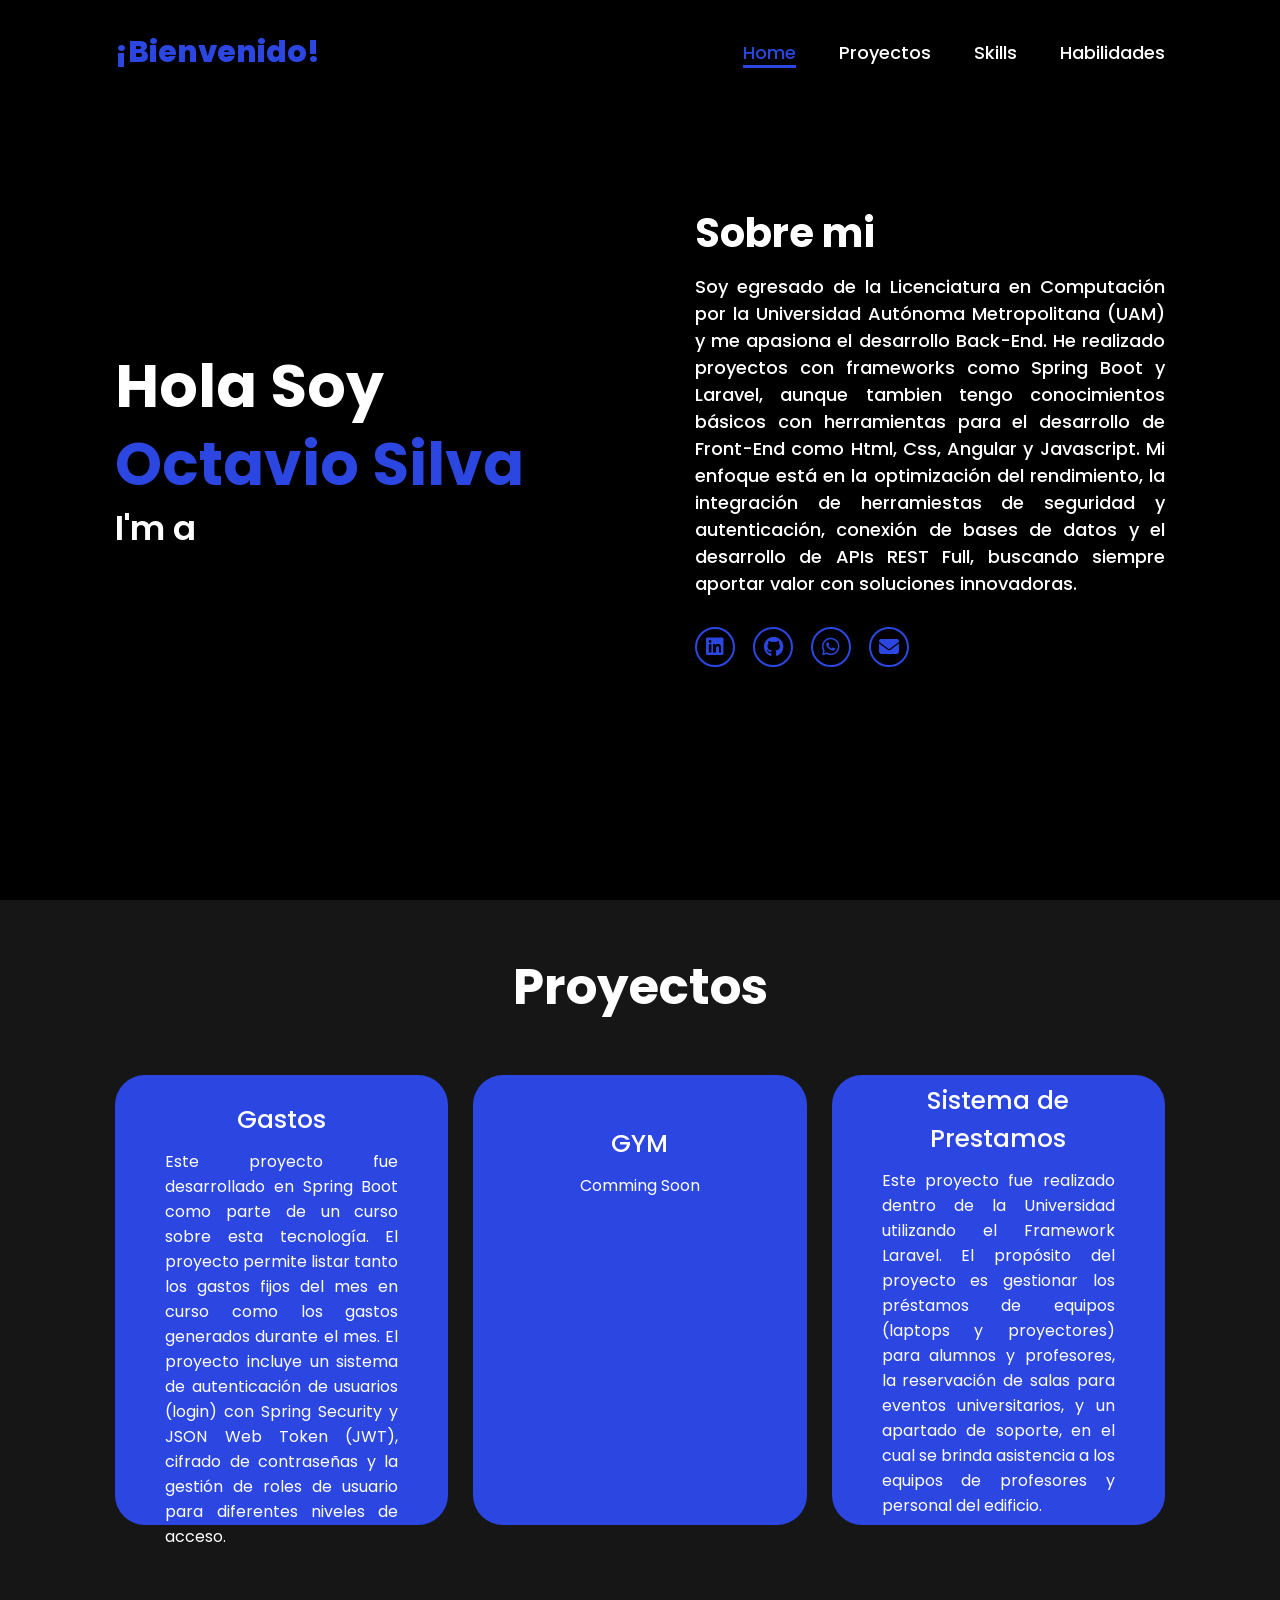
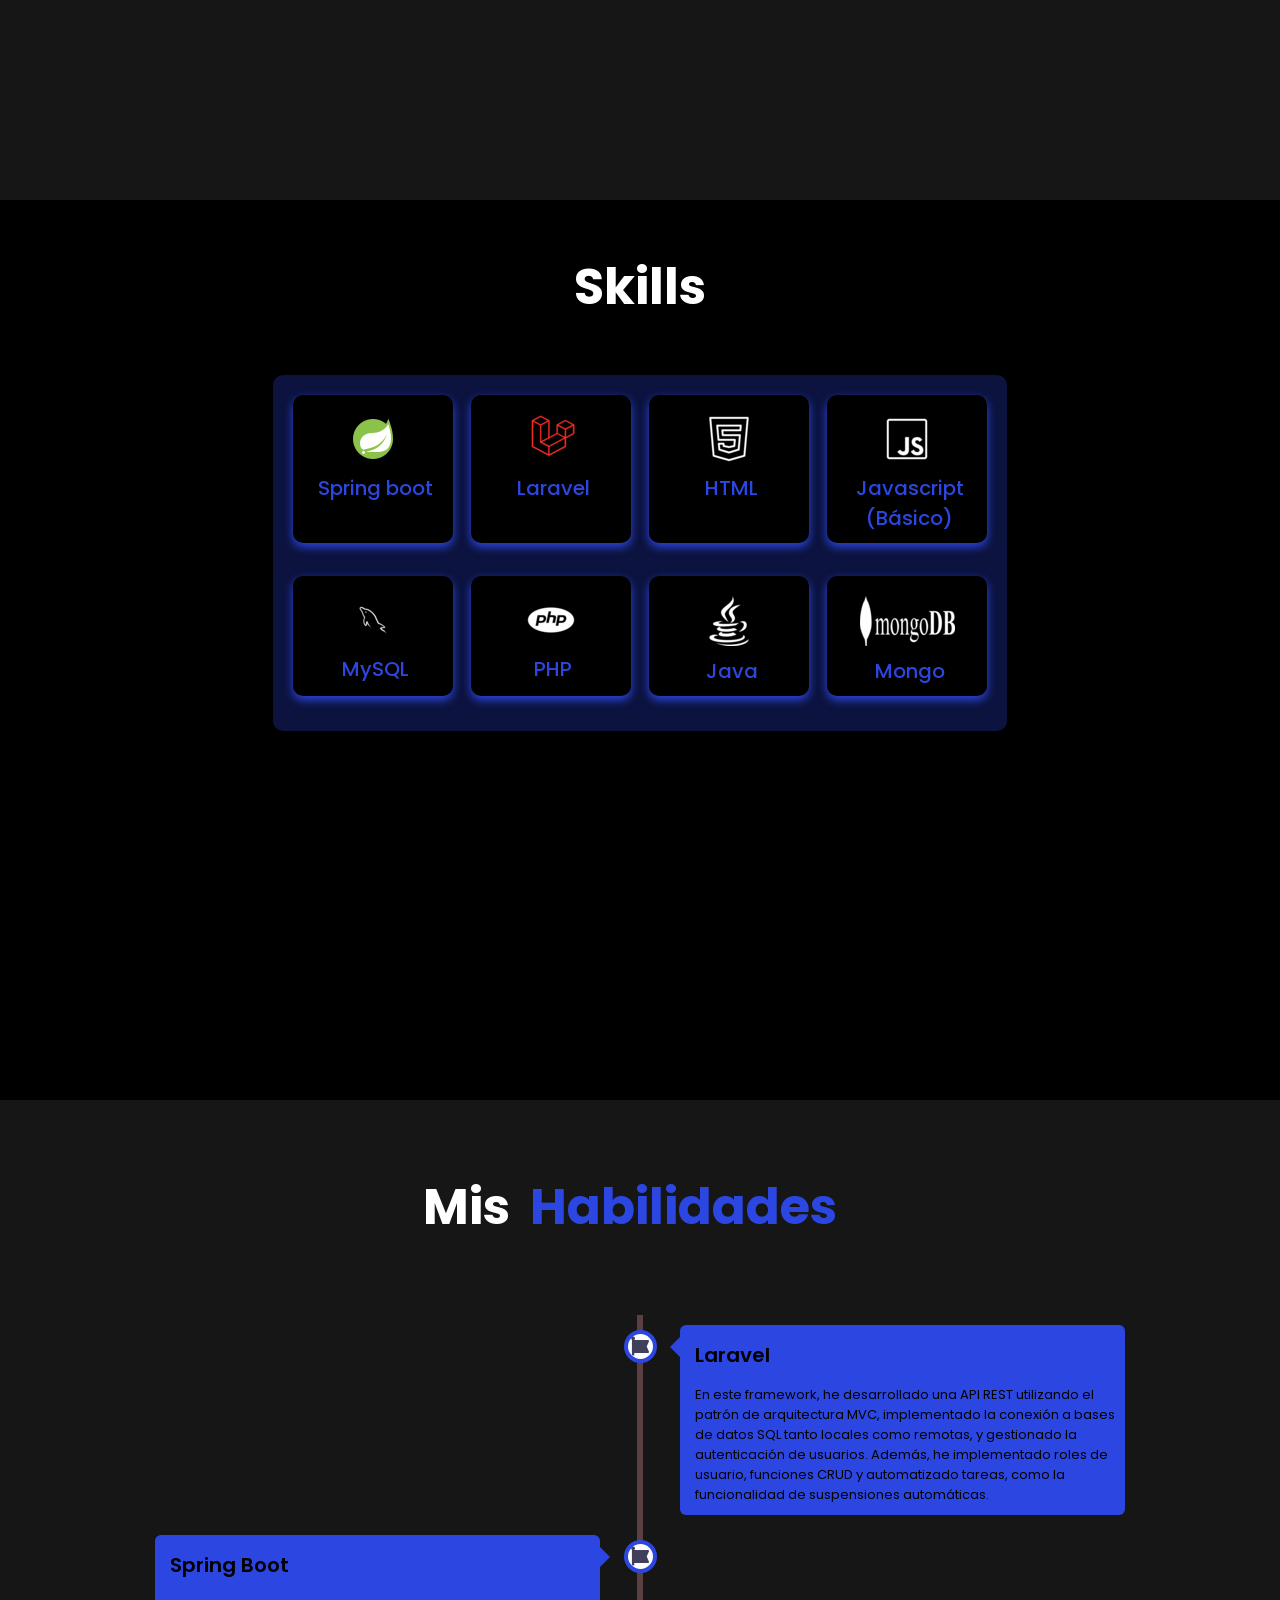
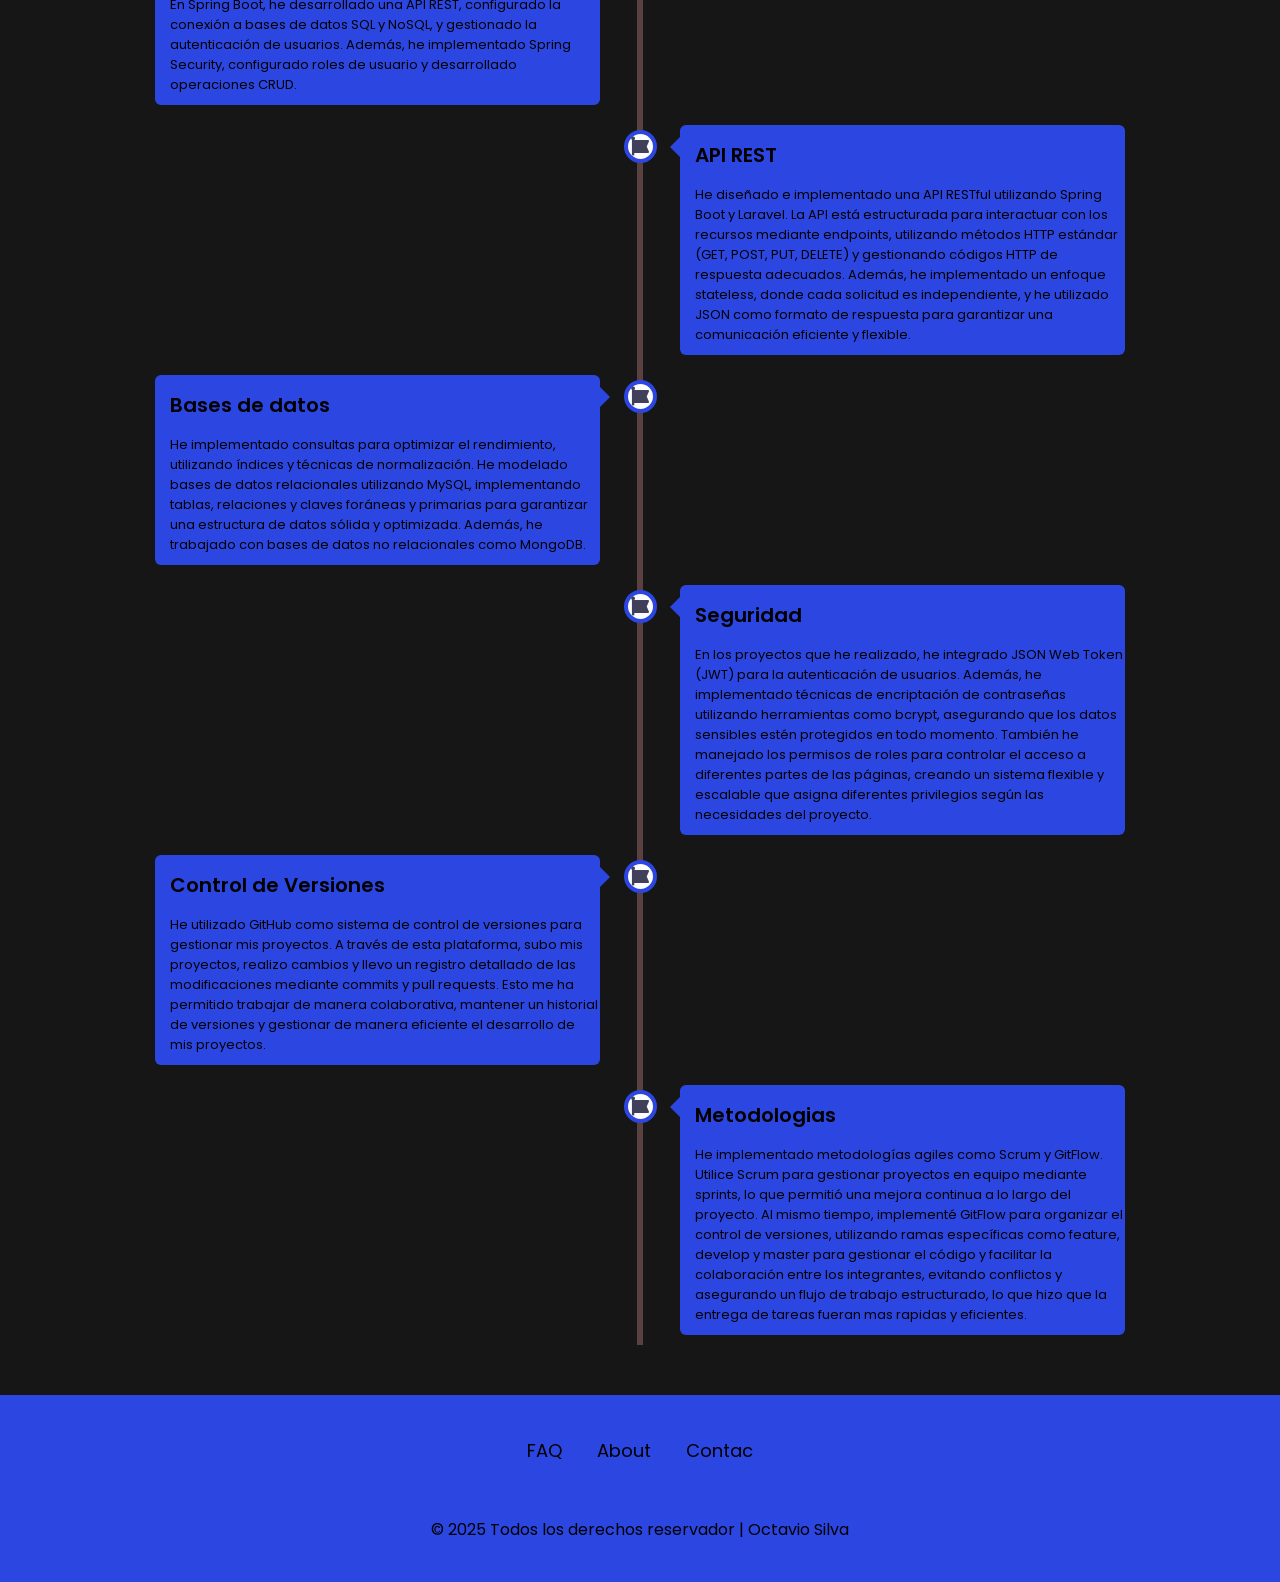
==== index.html @ 38796caf "Se agrego enlace a proyecto GYM" ====
<!DOCTYPE html>
<html lang="en">
  <head>
    <meta charset="UTF-8" />
    <meta name="viewport" content="width=device-width, initial-scale=1.0" />
    <title>Portafolio</title>
    <link rel="stylesheet" href="css/style.css" />
    <link
      rel="stylesheet"
      href="https://cdnjs.cloudflare.com/ajax/libs/font-awesome/6.7.2/css/all.min.css"
      integrity="sha512-Evv84Mr4kqVGRNSgIGL/F/aIDqQb7xQ2vcrdIwxfjThSH8CSR7PBEakCr51Ck+w+/U6swU2Im1vVX0SVk9ABhg=="
      crossorigin="anonymous"
      referrerpolicy="no-referrer"
    />
  </head>

  <body>
    <header class="header">
      <a href="#" class="logo">¡Bienvenido!</a>

      <i class="fa-solid fa-bars" id="menu-icon"></i>

      <nav class="navbar">
        <a href="#home" class="active">Home</a>
        <a href="#proyectos">Proyectos</a>
        <a href="#skills">Skills</a>
        <a href="#habilidades">Habilidades</a>
      </nav>
    </header>

    <section class="home" id="home">
      <div class="home-about">
        <h1>Hola Soy <span>Octavio Silva</span></h1>
        <h3 class="typing-text">I'm a <span></span></h3>
      </div>
      <div class="home-content">
        <h3>Sobre mi</h3>
        <p>
          Soy egresado de la Licenciatura en Computación por la Universidad
          Autónoma Metropolitana (UAM) y me apasiona el desarrollo Back-End. He
          realizado proyectos con frameworks como Spring Boot y Laravel, aunque
          tambien tengo conocimientos básicos con herramientas para el
          desarrollo de Front-End como Html, Css, Angular y Javascript. Mi
          enfoque está en la optimización del rendimiento, la integración de
          herramiestas de seguridad y autenticación, conexión de bases de datos
          y el desarrollo de APIs REST Full, buscando siempre aportar valor con
          soluciones innovadoras.
        </p>
        <div class="social-icon">
          <a
            href="https://www.linkedin.com/in/octavio-silva-zamora/"
            target="_blank"
            ><i class="fa-brands fa-linkedin"></i
          ></a>
          <a
            href="https://github.com/OctavioSilvaZ?tab=repositories"
            target="_blank"
            ><i class="fa-brands fa-github"></i
          ></a>
          <a href="https://wa.me/+525525449529" target="_blank"
            ><i class="fa-brands fa-whatsapp"></i
          ></a>
          <a
            href="https://mail.google.com/mail/?view=cm&fs=1&to=octasil94@gmail.com"
            target="_blank"
            ><i class="fa-solid fa-envelope"></i
          ></a>
        </div>
      </div>
    </section>

    <section class="services" id="proyectos">
      <h2 class="heading">Proyectos</h2>

      <div class="services-container">
        <div class="service-box">
          <div class="service-info">
            <a href="https://github.com/OctavioSilvaZ/Gastos" target="_blank">
              <h4>Gastos</h4>
              <p>
                Este proyecto fue desarrollado en Spring Boot como parte de un
                curso sobre esta tecnología. El proyecto permite listar tanto
                los gastos fijos del mes en curso como los gastos generados
                durante el mes. El proyecto incluye un sistema de autenticación
                de usuarios (login) con Spring Security y JSON Web Token (JWT),
                cifrado de contraseñas y la gestión de roles de usuario para
                diferentes niveles de acceso.
              </p>
            </a>
          </div>
        </div>

        <div class="service-box">
          <div class="service-info">
            <a
              href="https://github.com/OctavioSilvaZ/Proyecto-GYM/tree/develop"
              target="_blank"
            >
              <h4>GYM</h4>
              <p>Comming Soon</p>
            </a>
          </div>
        </div>

        <div class="service-box">
          <div class="service-info">
            <h4>Sistema de Prestamos</h4>
            <p>
              Este proyecto fue realizado dentro de la Universidad utilizando el
              Framework Laravel. El propósito del proyecto es gestionar los
              préstamos de equipos (laptops y proyectores) para alumnos y
              profesores, la reservación de salas para eventos universitarios, y
              un apartado de soporte, en el cual se brinda asistencia a los
              equipos de profesores y personal del edificio.
            </p>
          </div>
        </div>
      </div>
    </section>

    <section class="skills" id="skills">
      <h2 class="heading">Skills</h2>
      <div class="container">
        <div class="row" id="skillsContainer">
          <div class="bar">
            <div class="info">
              <img src="images/images1/Spirng.png" alt="Spring boot" />
              <span>Spring boot</span>
            </div>
          </div>

          <div class="bar">
            <div class="info">
              <img src="images/images2/Lavavel.png" alt="Laravel" />
              <span>Laravel</span>
            </div>
          </div>

          <div class="bar">
            <div class="info">
              <img src="images/images2/html-5.png" alt="HTML" />
              <span>HTML</span>
            </div>
          </div>

          <div class="bar">
            <div class="info">
              <img src="images/images2/javascript.png" alt="javascript" />
              <span>Javascript (Básico)</span>
            </div>
          </div>

          <div class="bar">
            <div class="info">
              <img src="images/images2/MySql.png" alt="MySql" />
              <span>MySQL</span>
            </div>
          </div>

          <div class="bar">
            <div class="info">
              <img src="images/images2/php-logo.png" alt="php" />
              <span>PHP</span>
            </div>
          </div>

          <div class="bar">
            <div class="info">
              <img src="images/images2/Java.png" alt="java" />
              <span>Java</span>
            </div>
          </div>

          <div class="bar">
            <div class="info">
              <img src="images/images2/Mongo.png" alt="Mongo" />
              <span>Mongo</span>
            </div>
          </div>
        </div>
      </div>
    </section>

    <section class="education" id="habilidades">
      <h2 class="heading">Mis <span>Habilidades</span></h2>
      <div class="timeline">
        <div class="container right">
          <div class="content">
            <div class="tag">
              <h2>Laravel</h2>
            </div>
            <div class="decs">
              <p>
                En este framework, he desarrollado una API REST utilizando el
                patrón de arquitectura MVC, implementado la conexión a bases de
                datos SQL tanto locales como remotas, y gestionado la
                autenticación de usuarios. Además, he implementado roles de
                usuario, funciones CRUD y automatizado tareas, como la
                funcionalidad de suspensiones automáticas.
              </p>
            </div>
          </div>
        </div>

        <div class="container left">
          <div class="content">
            <div class="tag">
              <h2>Spring Boot</h2>
            </div>
            <div class="decs">
              <p>
                En Spring Boot, he desarrollado una API REST, configurado la
                conexión a bases de datos SQL y NoSQL, y gestionado la
                autenticación de usuarios. Además, he implementado Spring
                Security, configurado roles de usuario y desarrollado
                operaciones CRUD.
              </p>
            </div>
          </div>
        </div>

        <div class="container right">
          <div class="content">
            <div class="tag">
              <h2>API REST</h2>
            </div>
            <div class="decs">
              <p>
                He diseñado e implementado una API RESTful utilizando Spring
                Boot y Laravel. La API está estructurada para interactuar con
                los recursos mediante endpoints, utilizando métodos HTTP
                estándar (GET, POST, PUT, DELETE) y gestionando códigos HTTP de
                respuesta adecuados. Además, he implementado un enfoque
                stateless, donde cada solicitud es independiente, y he utilizado
                JSON como formato de respuesta para garantizar una comunicación
                eficiente y flexible.
              </p>
            </div>
          </div>
        </div>

        <div class="container left">
          <div class="content">
            <div class="tag">
              <h2>Bases de datos</h2>
            </div>
            <div class="decs">
              <p>
                He implementado consultas para optimizar el rendimiento,
                utilizando índices y técnicas de normalización. He modelado
                bases de datos relacionales utilizando MySQL, implementando
                tablas, relaciones y claves foráneas y primarias para garantizar
                una estructura de datos sólida y optimizada. Además, he
                trabajado con bases de datos no relacionales como MongoDB.
              </p>
            </div>
          </div>
        </div>

        <div class="container right">
          <div class="content">
            <div class="tag">
              <h2>Seguridad</h2>
            </div>
            <div class="decs">
              <p>
                En los proyectos que he realizado, he integrado JSON Web Token
                (JWT) para la autenticación de usuarios. Además, he implementado
                técnicas de encriptación de contraseñas utilizando herramientas
                como bcrypt, asegurando que los datos sensibles estén protegidos
                en todo momento. También he manejado los permisos de roles para
                controlar el acceso a diferentes partes de las páginas, creando
                un sistema flexible y escalable que asigna diferentes
                privilegios según las necesidades del proyecto.
              </p>
            </div>
          </div>
        </div>

        <div class="container left">
          <div class="content">
            <div class="tag">
              <h2>Control de Versiones</h2>
            </div>
            <div class="decs">
              <p>
                He utilizado GitHub como sistema de control de versiones para
                gestionar mis proyectos. A través de esta plataforma, subo mis
                proyectos, realizo cambios y llevo un registro detallado de las
                modificaciones mediante commits y pull requests. Esto me ha
                permitido trabajar de manera colaborativa, mantener un historial
                de versiones y gestionar de manera eficiente el desarrollo de
                mis proyectos.
              </p>
            </div>
          </div>
        </div>

        <div class="container right">
          <div class="content">
            <div class="tag">
              <h2>Metodologias</h2>
            </div>
            <div class="decs">
              <p>
                He implementado metodologías agiles como Scrum y GitFlow.
                Utilice Scrum para gestionar proyectos en equipo mediante
                sprints, lo que permitió una mejora continua a lo largo del
                proyecto. Al mismo tiempo, implementé GitFlow para organizar el
                control de versiones, utilizando ramas específicas como feature,
                develop y master para gestionar el código y facilitar la
                colaboración entre los integrantes, evitando conflictos y
                asegurando un flujo de trabajo estructurado, lo que hizo que la
                entrega de tareas fueran mas rapidas y eficientes.
              </p>
            </div>
          </div>
        </div>
      </div>
    </section>

    <footer class="footer">
      <ul class="list">
        <li><a href="#">FAQ</a></li>
        <li><a href="#">About</a></li>
        <li><a href="#">Contac</a></li>
      </ul>
      <p class="copyright">
        &#169; 2025 Todos los derechos reservador | Octavio Silva
      </p>
    </footer>
  </body>
</html>
---- css/style.css ----
@import url("https://fonts.googleapis.com/css2?family=Poppins:wght@100;200;300;400;500;600&display=swap");

* {
  margin: 0;
  padding: 0;
  box-sizing: border-box;
  text-decoration: none;
  border: none;
  outline: none;
  scroll-behavior: smooth;
  font-family: "Poppins", sans-serif;
}

:root {
  --bg-color: #000000;
  --second-bg-color: #161616;
  --text-color: #fff;
  --main-color: #2c47e1;
}

html {
  font-size: 62.5%;
  overflow-x: hidden;
}

body {
  background: var(--bg-color);
  font-family: "Poppins", sans-serif;
  color: var(--text-color);
}

html::-webkit-scrollbar {
  width: 0.8rem;
}

html::-webkit-scrollbar-track {
  background: var(--bg-color);
}

html::-webkit-scrollbar-thumb {
  background: var(--main-color);
}

.header {
  position: fixed;
  top: 0;
  left: 0;
  width: 100%;
  padding: 3rem 9%;
  background: rgba(0, 0, 0, 0.7);
  filter: drop-shadow(10px);
  display: flex;
  justify-content: space-between;
  align-items: center;
  z-index: 100;
}

.logo {
  font-size: 3rem;
  color: var(--main-color);
  font-weight: 800;
  cursor: pointer;
  transition: 0.5s ease;
}

.logo:hover {
  transform: scale(1.1);
}

.navbar a {
  font-size: 1.8rem;
  color: var(--text-color);
  margin-left: 4rem;
  font-weight: 500;
  transition: 0.3s ease;
  border-bottom: 3px solid transparent;
}

.navbar a:hover,
.navbar a.active {
  color: var(--main-color);
  border-bottom: 3px solid var(--main-color);
}

#menu-icon {
  font-size: 3.6rem;
  color: var(--main-color);
  display: none;
}

@media (max-width: 995px) {
  #menu-icon {
    display: block;
  }

  .logo a{
    text-align: center;
  }

  .navbar {
    position: absolute;
    top: 100%;
    right: 0px;
    width: 40%;
    border-left: 3px solid var(--main-color);
    border-bottom: 3px solid var(--main-color);
    border-bottom-left-radius: 2rem;
    padding: 1rem 3%;
    background-color: var(--second-bg-color);
    border-top: 0.1rem solid rgba(0, 0, 0, 0.1);
    display: none;
  }

  .navbar .active {
    display: block;
  }

  .navbar a {
    display: block;
    font-size: 2rem;
    margin: 3rem 0;
  }

  .navbar a:hover,
  .navbar a.active {
    padding: 1rem;
    border-radius: 0.5rem;
    border-bottom: 0.5rem solid var(--main-color);
  }
}

section {
  min-height: 100vh;
  padding: 5rem 9% 5rem;
}

.home{
    display: flex;
    justify-content: center;
    align-items: center;
    gap: 8rem;
    background: var(--bg-color);
}

.home-about h1{
  width: 50rem;
}

.home .home-content h1{
    font-size: 6rem;
    font-weight: 700;
    line-height: 1.3;
}

span{
    color: var(--main-color);
}

.home-content h3{
font-size: 4rem;
margin-bottom: 1rem;
font-weight: 700;
}


.home-content p{
font-size: 1.8rem;
font-weight: 500;
text-align: justify;
}

.home .home-about h1{
  font-size: 6rem;
  font-weight: 700;
  line-height: 1.3;
}




/*.home-img{
    border-radius: 50%;
}

.home-img img{
    position: relative;
    width: 32vw;
    border-radius: 50%;
    box-shadow: 0 0 25px var(--main-color);
    cursor: pointer;
}

.home-img img:hover{
    transform: scale(1.01);
    filter: drop-shadow(0 0 25px var(--main-color));
}*/



.social-icon a{
    display:inline-flex;
    justify-content: center;
    align-items: center;
    width: 4rem;
    height: 4rem;
    background: transparent;
    border: 0.2rem solid var(--main-color);
    font-size: 2rem;
    border-radius: 50%;
    color: var(--main-color);
    margin: 3rem 1.5rem 3rem 0;
    transition: 0.3s ease;
}

.social-icon a:hover{
    color: white; /* black*/
    transform: scale(1.3) translateY(-5px);
    background: var(--main-color);
    box-shadow: 0 0 25px var(--main-color);
}

/*.btn{
    display: inline-block;
    padding: 1rem 2.8rem;
    background: var(--bg-color);
    border-radius: 4rem;
    font-size: 1.6rem;
    color: var(--main-color);
    border: 2px solid var(--main-color);
    letter-spacing: 0.1rem;
    font-weight: 600;
    transition: 0.3s ease;
    cursor: pointer;
}
*/
/*.btn:hover{
    transform: scale(1.03);
    background-color: var(--main-color);
    color: var(--text-color);  /* black
    box-shadow: 0 0 25px var(--main-color);
}*/

.typing-text{
 font-size: 34px;
 font-weight: 600;
 min-width: 280px;   
}

.typing-text span{
    position: relative;
}

.typing-text span::before{
content: 'Sofware Developer';
color: var(--main-color);
animation: words 30s infinite;
}

.typing-text span::after{
    content: '';
    background: var(--bg-color);
    position: absolute;
    width: calc(100% + 8px);
    height: 100%;
    border-left: 3px solid var(--bg-color);
    right: -8px;
    animation: cursor 0.6s infinite, typing 30s steps(14) infinite;
}

@keyframes cursor{
    to{
        border-left: 3px solid var(--main-color);
    }
}

@keyframes words{
    0%, 33%{  /* 0 -33*/
        content: 'Web Developer';
    }
    34%, 66%{  /* 34 - 66*/
        content: 'Software Developer';
    }
    67%, 100%{  /* 67-100*/
        content: 'Back-End Developer';
      }
}

@keyframes typing{
    10%, 15%,
    43%, 48%,
    76%, 81% {
        width: 0;
    }
    5%, 33%,
    38%, 66%,
    71%, 95%{
        width: calc(100% + 8px);
    }
}

@media (max-width:1000px){
 .home {
    gap: 4rem;
 }
}

@media (max-width:995px) {
  
  .home .home-about h1{
    font-size: 78px;
    text-align: center;
  }
  .home-about  h1{
    flex-direction: column;
  }

  .home-about h3{
    font-size: 2.7rem;
    margin-top: 2rem;
    margin-left: 8.2rem;
  }

  .home{
        flex-direction: column;
        margin: 5rem 4rem;
    }

    .home .home-content h3{
        font-size: 2.5rem;
    }

    .home-content h1{
        font-size: 5rem;
    }
    
    .home-img img{
      width: 70vw;
      margin-top: 4rem;
    }

}

.services{
  background: var(--second-bg-color);
}

.heading{
  display: flex;
  margin-bottom: 50px;
  font-size: 5rem;
  justify-content: center;
  align-items: center;
}

.heading span{
  align-items: center;
  margin: 20px;
}

.services-container{
  display: grid;
  grid-template-columns: repeat(3, 1fr);
  align-items: center;
  gap: 2.5rem;
}

.service-box{
  background-color: var(--main-color);
  height: 450px;
  border-radius: 3rem;
  cursor: pointer;
  transition: 0.3s ease;
}

.service-box:hover{
  background: transparent;
  color: var(--text-color); /* main-color */
  transform: scale(1.03);
  border: 1px solid var(--main-color);
}

.service-box .service-info{
  display: flex;
  flex-direction: column;
  text-align: left;
  max-height: 200px;
  justify-content: center;
  align-items: center;
  padding: 5em;
}

.service-box .service-info a {
  color: white; 
  text-decoration: none ; 
}

.service-box .service-info a:visited {
  color: inherit; 
  text-decoration: none; 
}

.service-info h4{
  font-size: 2.5rem;
  font-weight: 500;
  margin-bottom: 1rem;
  text-align: center;
}

.service-info p{
  text-align: justify;
  font-size: 1.6rem;
  font-weight: 400;
  max-height: 100px;
  margin: auto;
}


@media (max-width:991px){
section{
  padding: 10rem 3% 2rem;
}
.services{
  padding-bottom: 7rem;
}
}


@media (max-width:895px){
  .services h2{
    margin-bottom: 3rem;
  }

  .services-container{
    grid-template-columns: repeat(1,1fr);
  }
}

/* Skills Section #e1362c*/

.skills{
background: var(--bg-color);
}

.skills .container{
  background: #2c47e146;
  color: var(--text-color);
  border-radius: 1rem;
  padding: 2rem;
  width:70%;
  margin: auto;
  margin-top: 2rem;
}

.skills .container .row{
  display: grid;
  grid-template-columns: repeat(4,1fr);
  flex-wrap: wrap;
  gap: 1.8rem;
}

.skills .container .bar{
  margin-bottom: 15px;
  padding: 10px;
  border-radius: 1rem;
  background: var(--bg-color);
  box-shadow:0 4px 10px var(--main-color);
  transition: 0.3s ease;
  cursor: pointer;
}

.skills .container .bar:hover{
  box-shadow: 0 4px 10px var(--main-color);
  transform: scale(1.03);
}

.skills .container .bar .info{
  display: flex;
  flex-direction: column;
  align-items: center;
  gap: 1rem;
  margin-top: 1rem;
}

.skills .container .bar .info span{
  font-size: 2rem;
  font-weight: 500;
  margin-left: 0.5rem;
  text-align: center;
}

@media screen and (max-width:600px){
  .skills .container{
    margin: 0;
    padding: 0;
  }

  .skills .container .row{
    grid-template-columns: repeat(2,1fr);
    margin: 1rem;
    padding: 2rem 0.2rem 2rem 0.2rem;
    gap: 1rem;
  }

  .skills .container{
    margin-top: 5px;
    width:100% ;
  }
}

/* Educacion Section*/

.education{
  background: var(--second-bg-color);
}

.education .timeline{
  position: relative;
  max-width: 1200px;
  margin: 0 auto;
}

.education .timeline::after{
  content: '';
  position: absolute;
  width: 6px;
  background: rgb(90,64,64);
  top: 0;
  bottom: 0;
  left: 50%;
  margin-left: -3px;
  z-index: -2px;
}

.education .container{
  padding: 10px 40px;
  position: relative;
  background-color: inherit;
  width: 50%;
}

.education .container::after{
  content: '\f2b4';
  position: absolute;
  width: 25px;
  height: 25px;
  line-height: 25px;
  right: -17px;
  background-color: rgb(252,252,252);
  border: 4px solid var(--main-color);
  top: 15px;
  border-radius: 50%;
  z-index:100;
  font-size: 1.89rem;
  text-align: center;
  font-weight: 600;
  font-family: "Font Awesome\ 5 Free";
  color: rgb(64, 64, 90);
}

.education .left{
  left: 0;
}

.education .right{
  left: 50%;
}

.education .left::before{
  content: '';
  height: 0;
  position: absolute;
  top: 22px;
  width: 0;
  z-index: 1;
  right: 30px;
  border: medium solid var(--main-color);
  border-width: 10px 0 10px 10px;
  border-color: transparent transparent transparent var(--main-color);
}


.education .right::before{
  content: '';
  height: 0;
  position: absolute;
  top: 22px;
  width: 0;
  z-index: 1;
  left: 30px;
  border: medium solid var(--main-color);
  border-width: 10px 10px 10px 0;
  border-color: transparent var(--main-color) transparent transparent;
}

.education .right::after{
  left: -16px;
}

.education .content{
  background: var(--main-color);
  position: relative;
  border-radius: 6px;
}

.education .content .tag{
  font-size: 1.5rem;
  padding-top: 1.5rem;
  padding-left: 1.5rem;
}


.education .content .decs{
  margin-left: 1.5rem;
  padding-bottom: 1rem;
}

.education .content .tag h2{
  font-size: 2rem;
  font-weight: 600;
  color: black;

}

.education .content .decs p{
  margin-top: 15px;
  font-size: 1.3rem;
  font-weight: 5000 ;
  color: black;
}


@media screen and (max-width:600px){
  .education .timeline{
    margin-top: 2rem;
  }

  .education .timeline::after{
    left: 31px;
  }

  .education .container{
    width: 100%;
    padding-left: 8rem;
    padding-right: 2rem;
  }

  .education .container::after{
    font-size: 2.2rem;
  }

  .education .container::before{
    left: 61px;
    border:medium solid var(--main-color);
    border-width: 10px 10px 10px 0;
    border-color:transparent var(--main-color) transparent transparent;
  }

  .education .left::after{
    left: 15px;
  }

  .education .right::after{
    left: 15px;
  }

  .education .right{
    left: 0%;
  }

}

  /*FOOTER*/

  .footer{
    position: relative;
    bottom: 0;
    width: 100%;
    padding: 40px 0;
    background-color: var(--main-color);
  }

  .footer ul{
    margin-top: 0;
    padding: 0;
    font-size: 18px;
    line-height: 1.8;
    margin-bottom: 0;
    text-align: center;
  }

  .footer ul li a{
    color: black;
    border-bottom: 3px solid transparent;
    transition: 0.3s ease;
  }

  .footer ul li a:hover{
    border-bottom: 3px solid black;
  }

  .footer ul li{
    display: inline-block;
    padding: 0 15px;
  }


  .footer .copyright{
    margin-top: 50px;
    text-align: center;
    font-size: 16px;
    color: black;    
  }
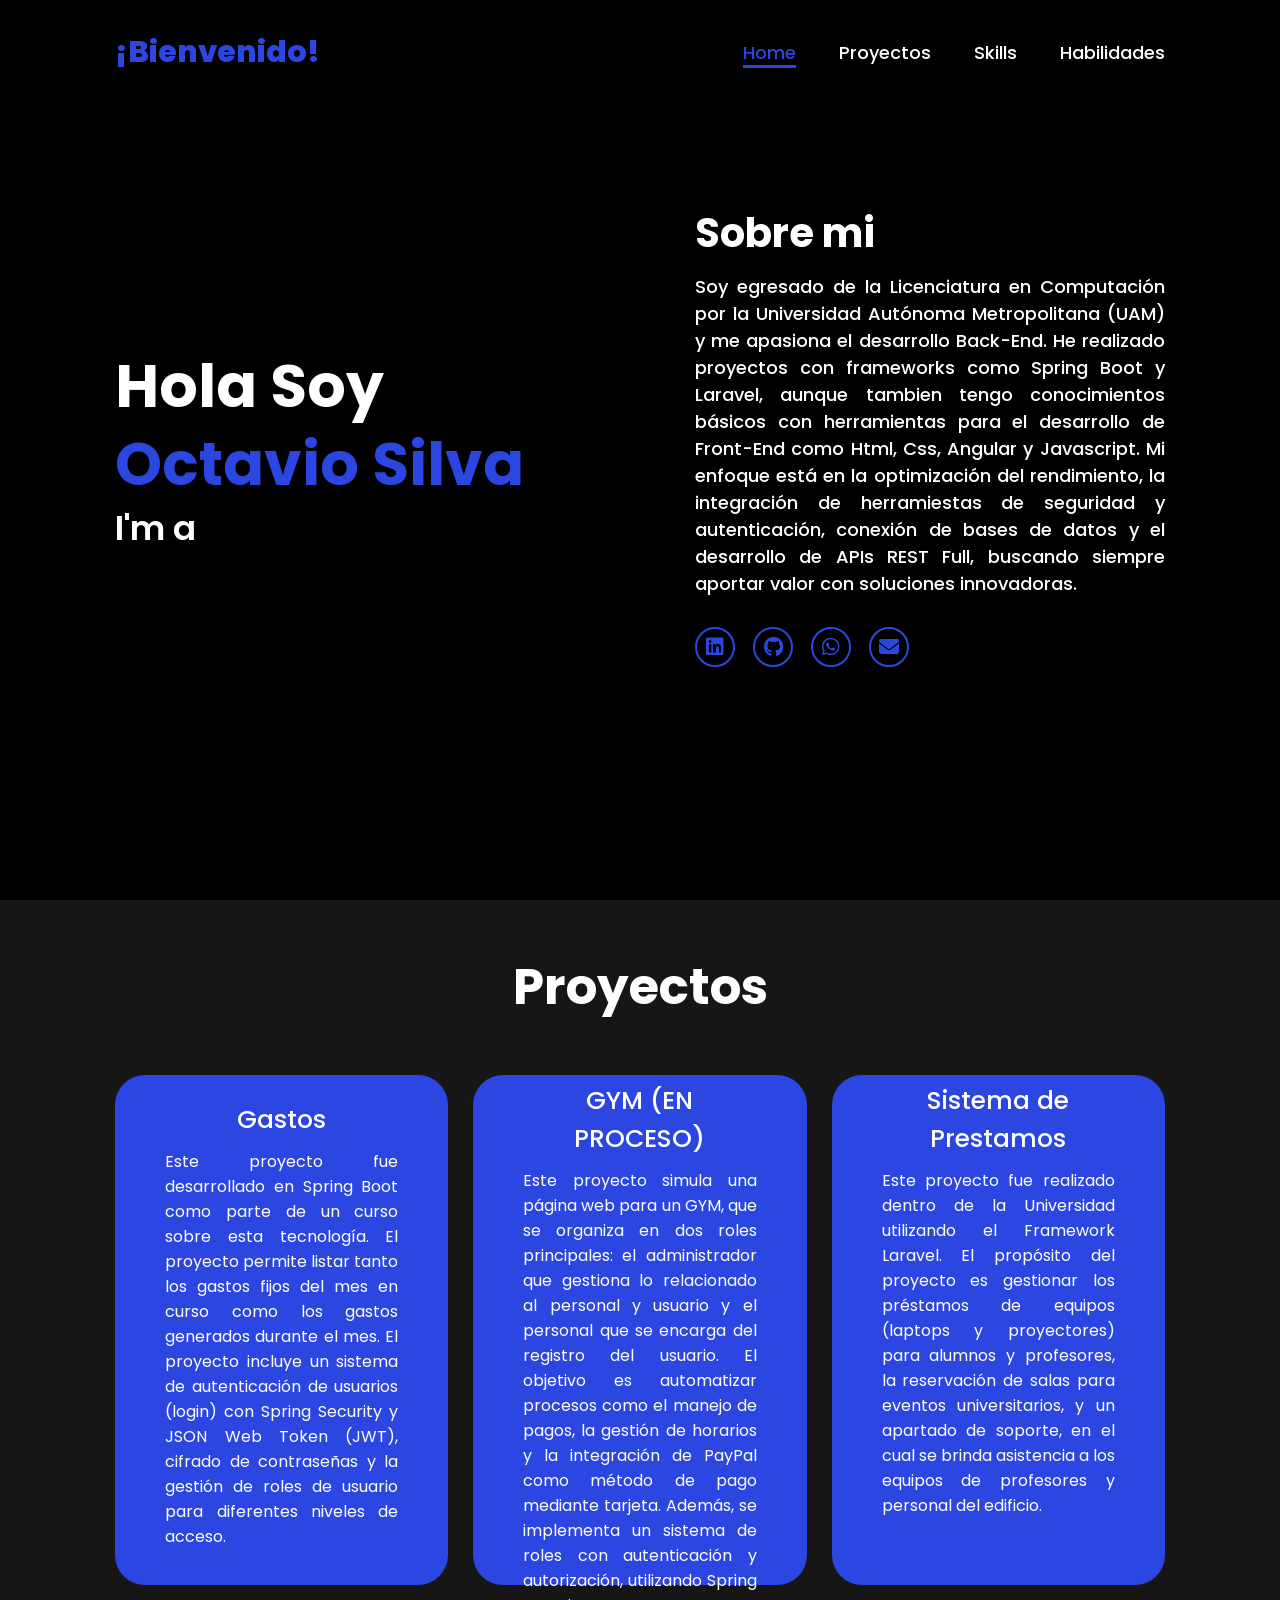
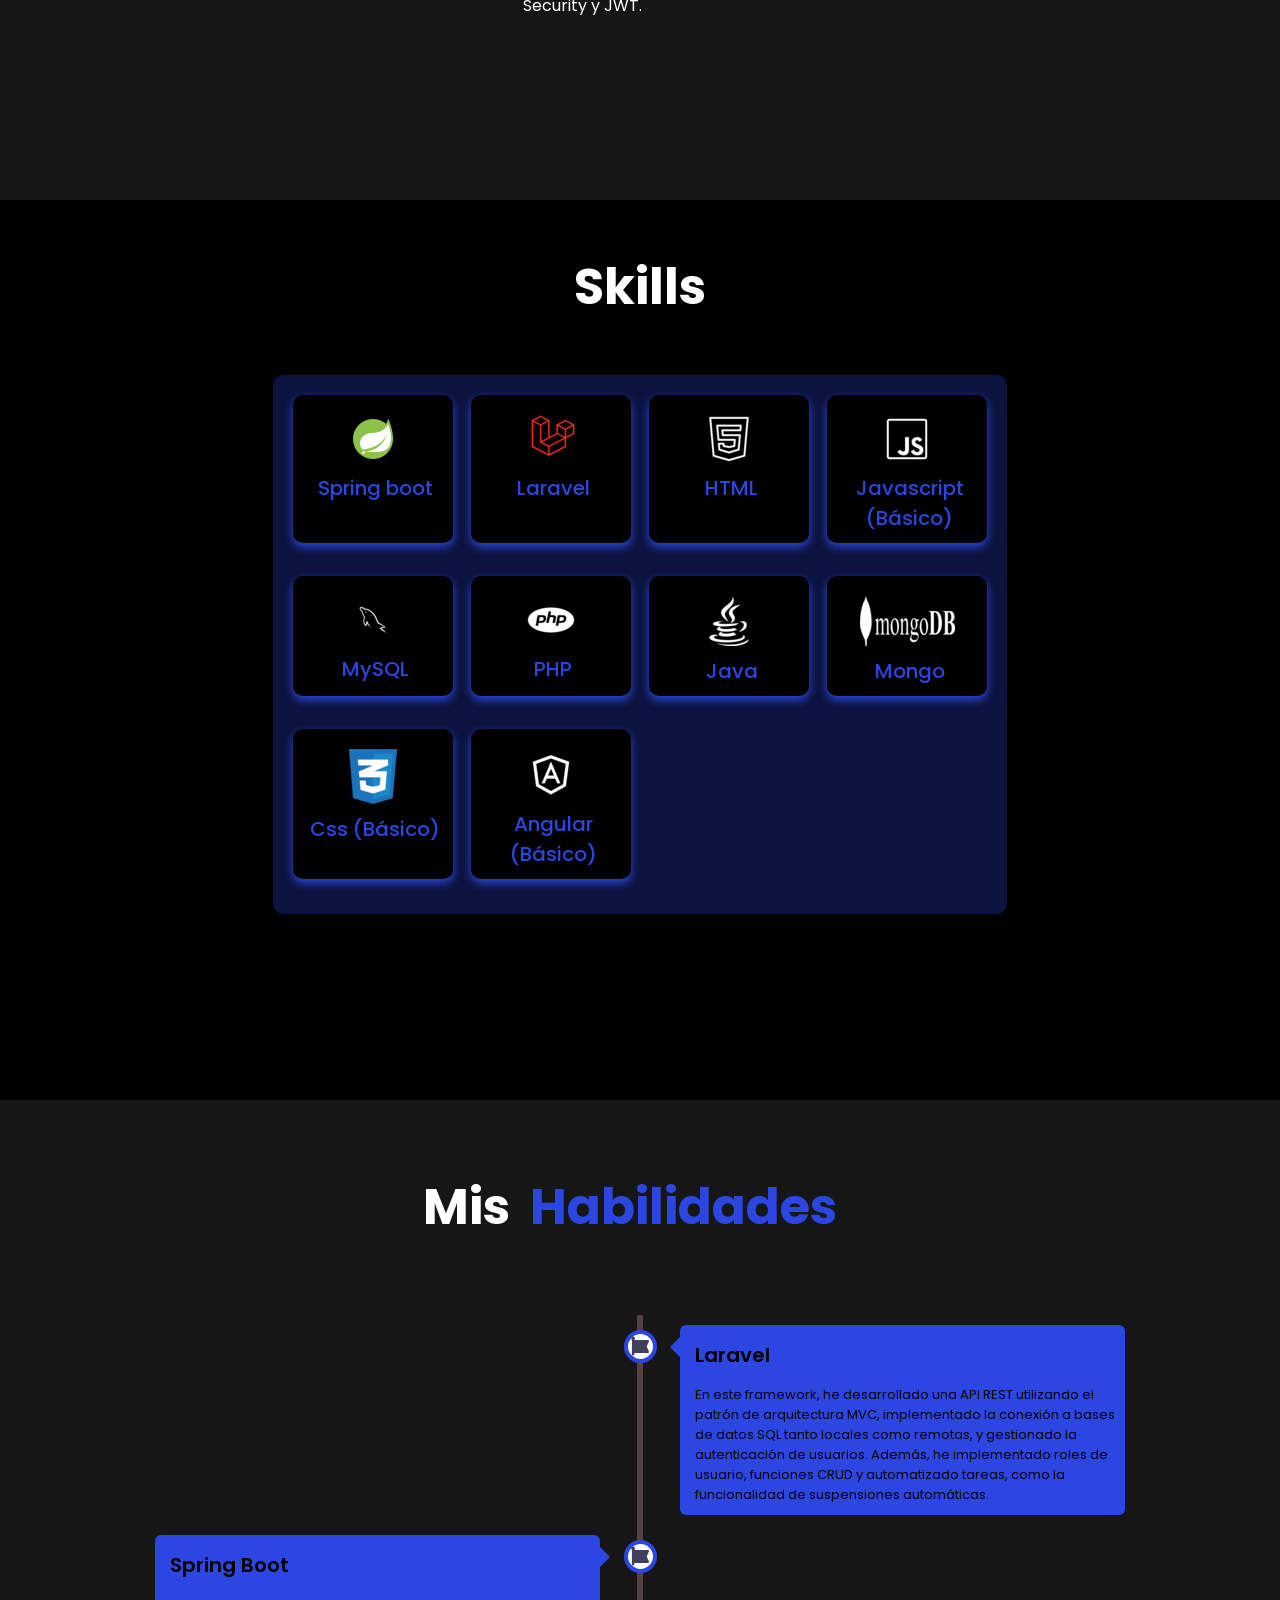
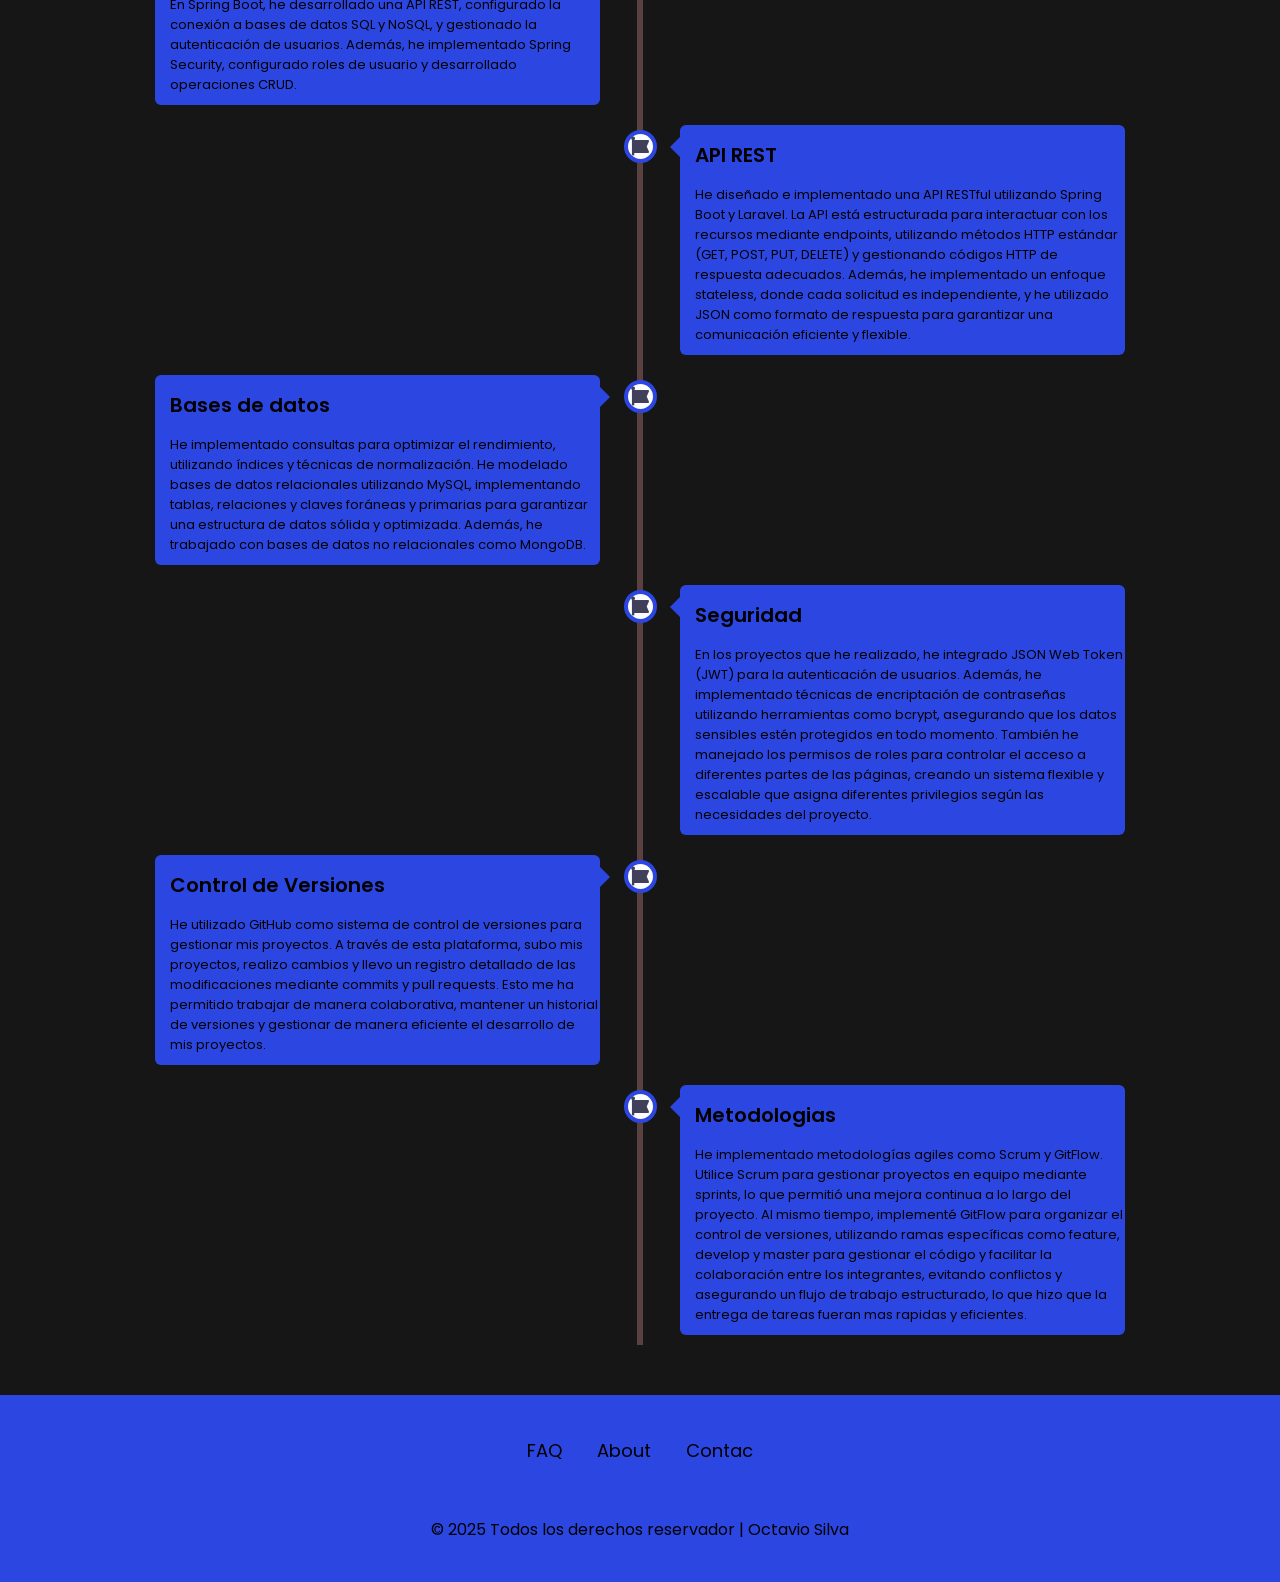
==== commit 69839287: "Nueva descripción pata proyecto gym" ====
--- a/index.html
+++ b/index.html
@@ -96,8 +96,17 @@
               href="https://github.com/OctavioSilvaZ/Proyecto-GYM/tree/develop"
               target="_blank"
             >
-              <h4>GYM</h4>
-              <p>Comming Soon</p>
+              <h4>GYM (EN PROCESO)</h4>
+              <p>
+                Este proyecto simula una página web para un GYM, que se organiza
+                en dos roles principales: el administrador que gestiona lo
+                relacionado al personal y usuario y el personal que se encarga
+                del registro del usuario. El objetivo es automatizar procesos
+                como el manejo de pagos, la gestión de horarios y la integración
+                de PayPal como método de pago mediante tarjeta. Además, se
+                implementa un sistema de roles con autenticación y autorización,
+                utilizando Spring Security y JWT.
+              </p>
             </a>
           </div>
         </div>
@@ -124,7 +133,7 @@
         <div class="row" id="skillsContainer">
           <div class="bar">
             <div class="info">
-              <img src="images/images1/Spirng.png" alt="Spring boot" />
+              <img src="images/images2/Spirng.png" alt="Spring boot" />
               <span>Spring boot</span>
             </div>
           </div>
@@ -175,6 +184,20 @@
             <div class="info">
               <img src="images/images2/Mongo.png" alt="Mongo" />
               <span>Mongo</span>
+            </div>
+          </div>
+
+          <div class="bar">
+            <div class="info">
+              <img src="images/images2/css-3.png" alt="Mongo" />
+              <span>Css (Básico)</span>
+            </div>
+          </div>
+
+          <div class="bar">
+            <div class="info">
+              <img src="images/images2/angularjs.png" alt="Mongo" />
+              <span>Angular (Básico)</span>
             </div>
           </div>
         </div>
--- a/css/style.css
+++ b/css/style.css
@@ -366,7 +366,7 @@
 
 .service-box{
   background-color: var(--main-color);
-  height: 450px;
+  height: 510px;
   border-radius: 3rem;
   cursor: pointer;
   transition: 0.3s ease;
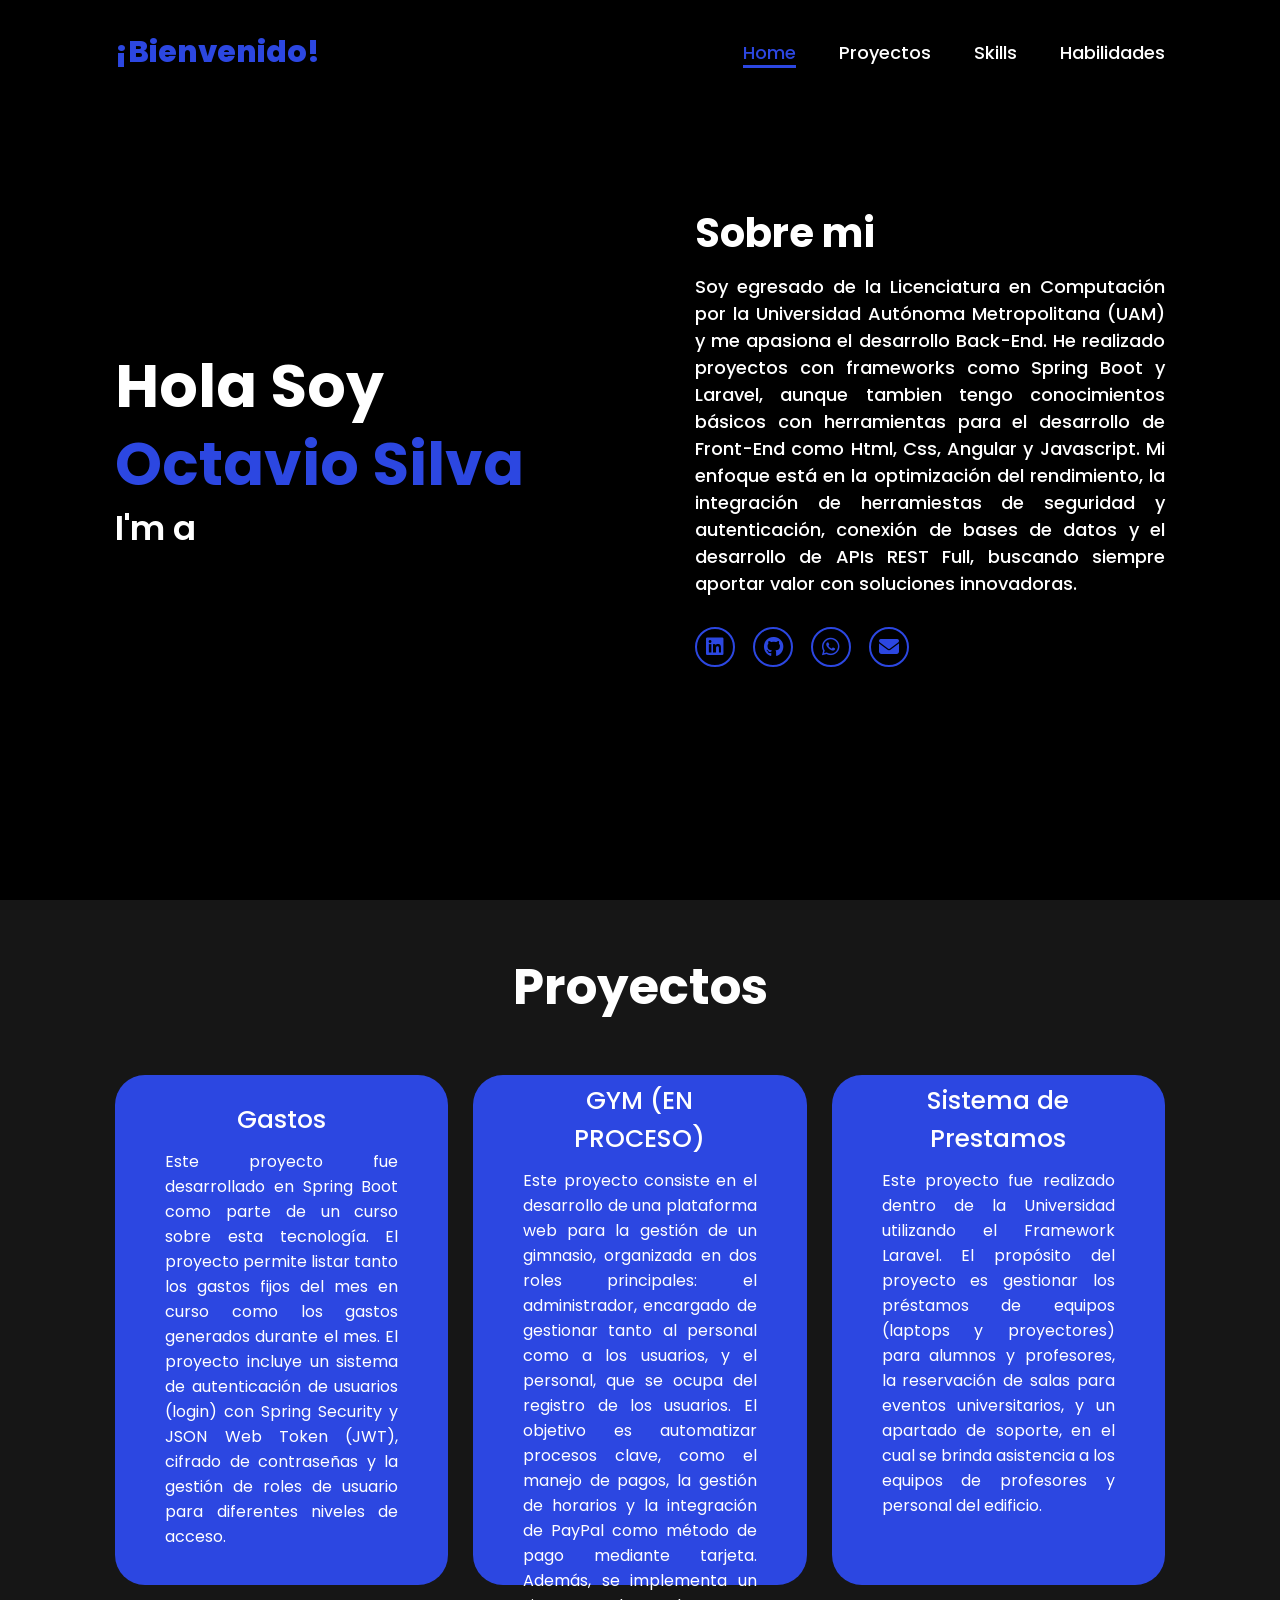
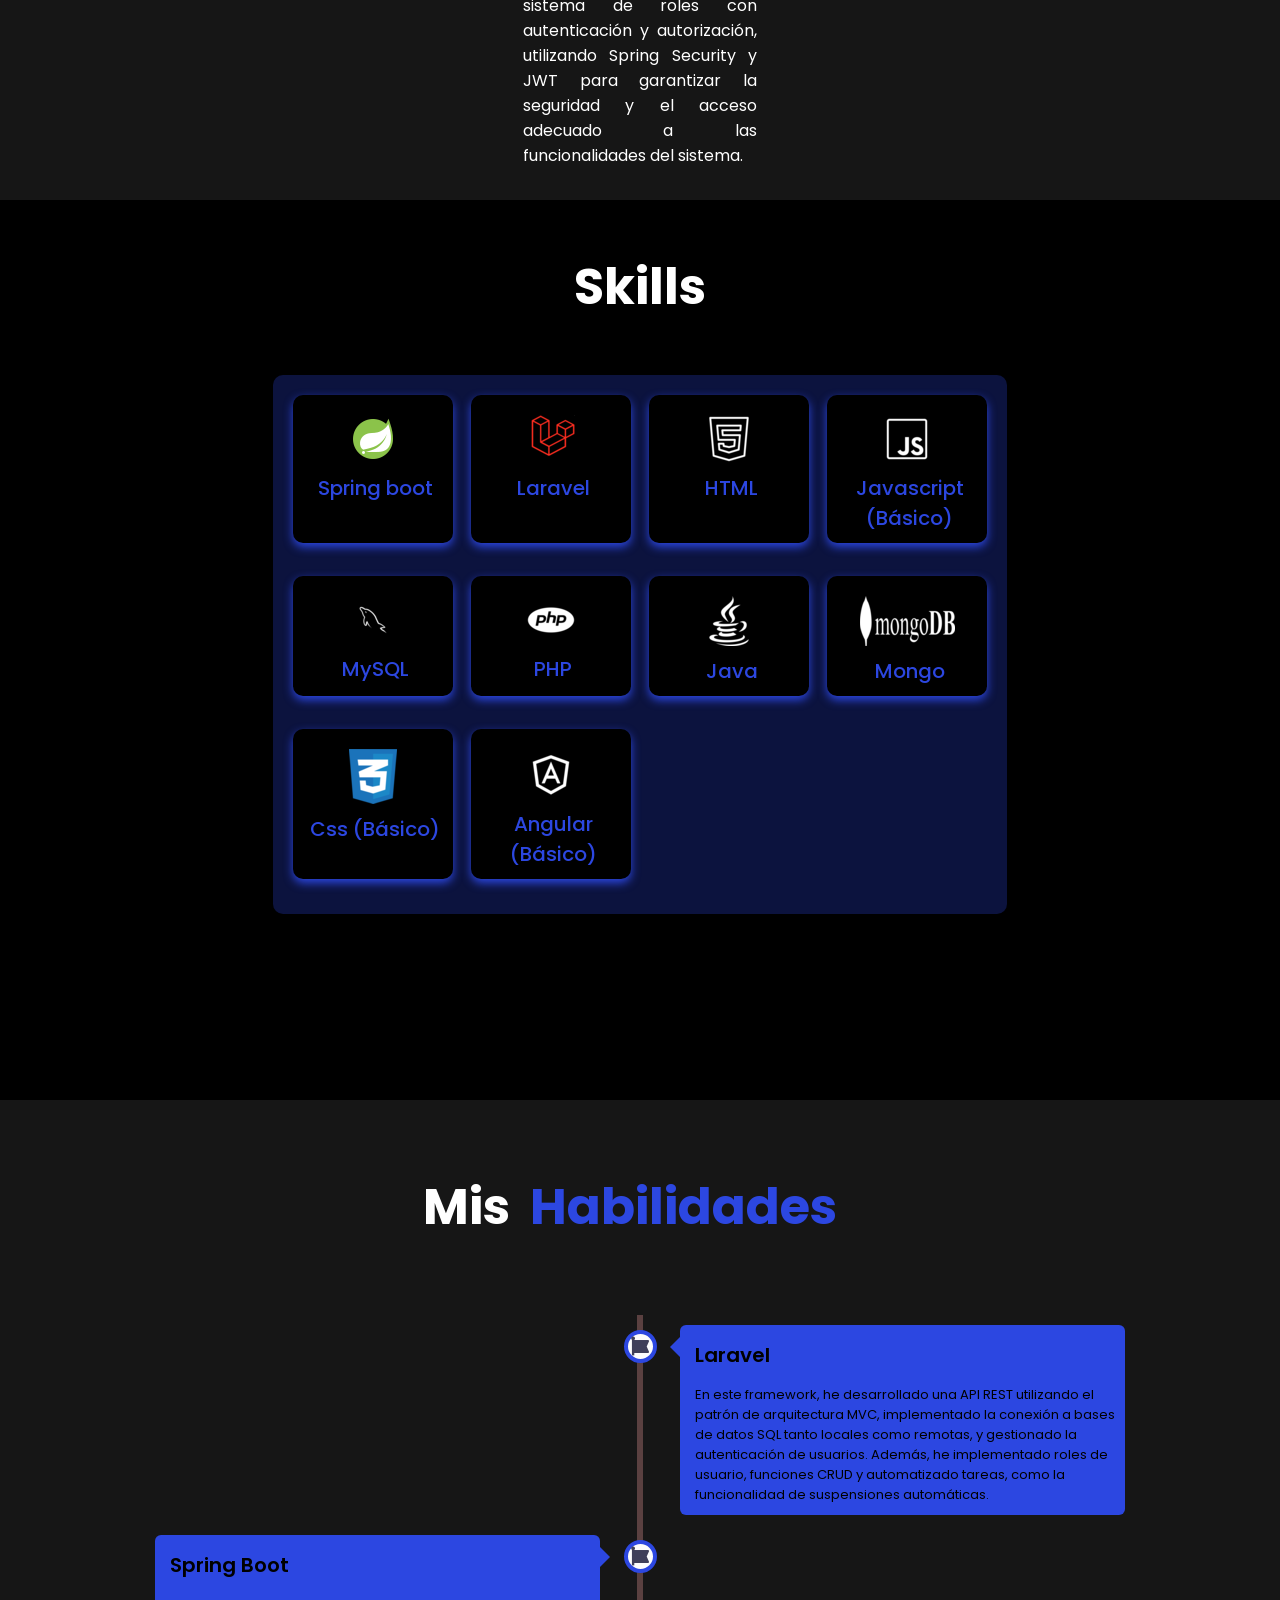
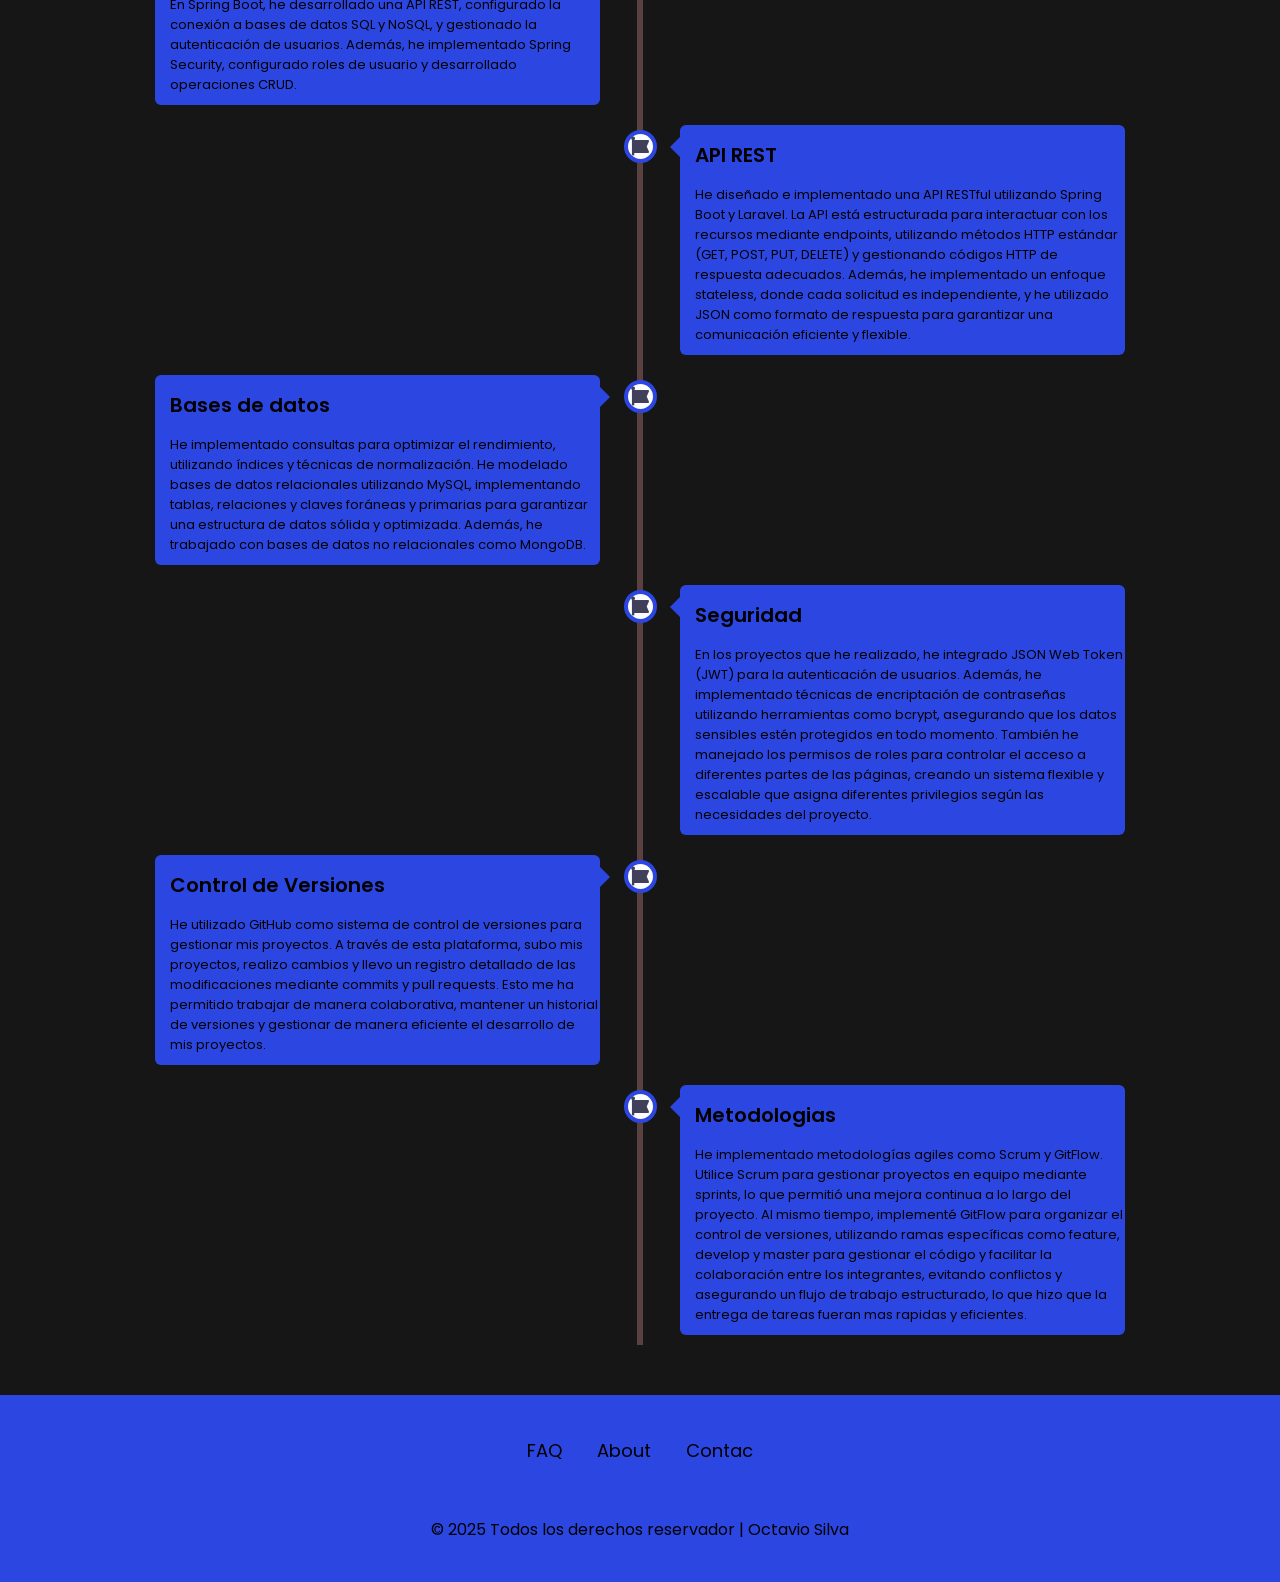
==== commit 7a3265aa: "Nueva descripción del proyecto GYM" ====
--- a/index.html
+++ b/index.html
@@ -98,14 +98,17 @@
             >
               <h4>GYM (EN PROCESO)</h4>
               <p>
-                Este proyecto simula una página web para un GYM, que se organiza
-                en dos roles principales: el administrador que gestiona lo
-                relacionado al personal y usuario y el personal que se encarga
-                del registro del usuario. El objetivo es automatizar procesos
-                como el manejo de pagos, la gestión de horarios y la integración
-                de PayPal como método de pago mediante tarjeta. Además, se
-                implementa un sistema de roles con autenticación y autorización,
-                utilizando Spring Security y JWT.
+                Este proyecto consiste en el desarrollo de una plataforma web
+                para la gestión de un gimnasio, organizada en dos roles
+                principales: el administrador, encargado de gestionar tanto al
+                personal como a los usuarios, y el personal, que se ocupa del
+                registro de los usuarios. El objetivo es automatizar procesos
+                clave, como el manejo de pagos, la gestión de horarios y la
+                integración de PayPal como método de pago mediante tarjeta.
+                Además, se implementa un sistema de roles con autenticación y
+                autorización, utilizando Spring Security y JWT para garantizar
+                la seguridad y el acceso adecuado a las funcionalidades del
+                sistema.
               </p>
             </a>
           </div>
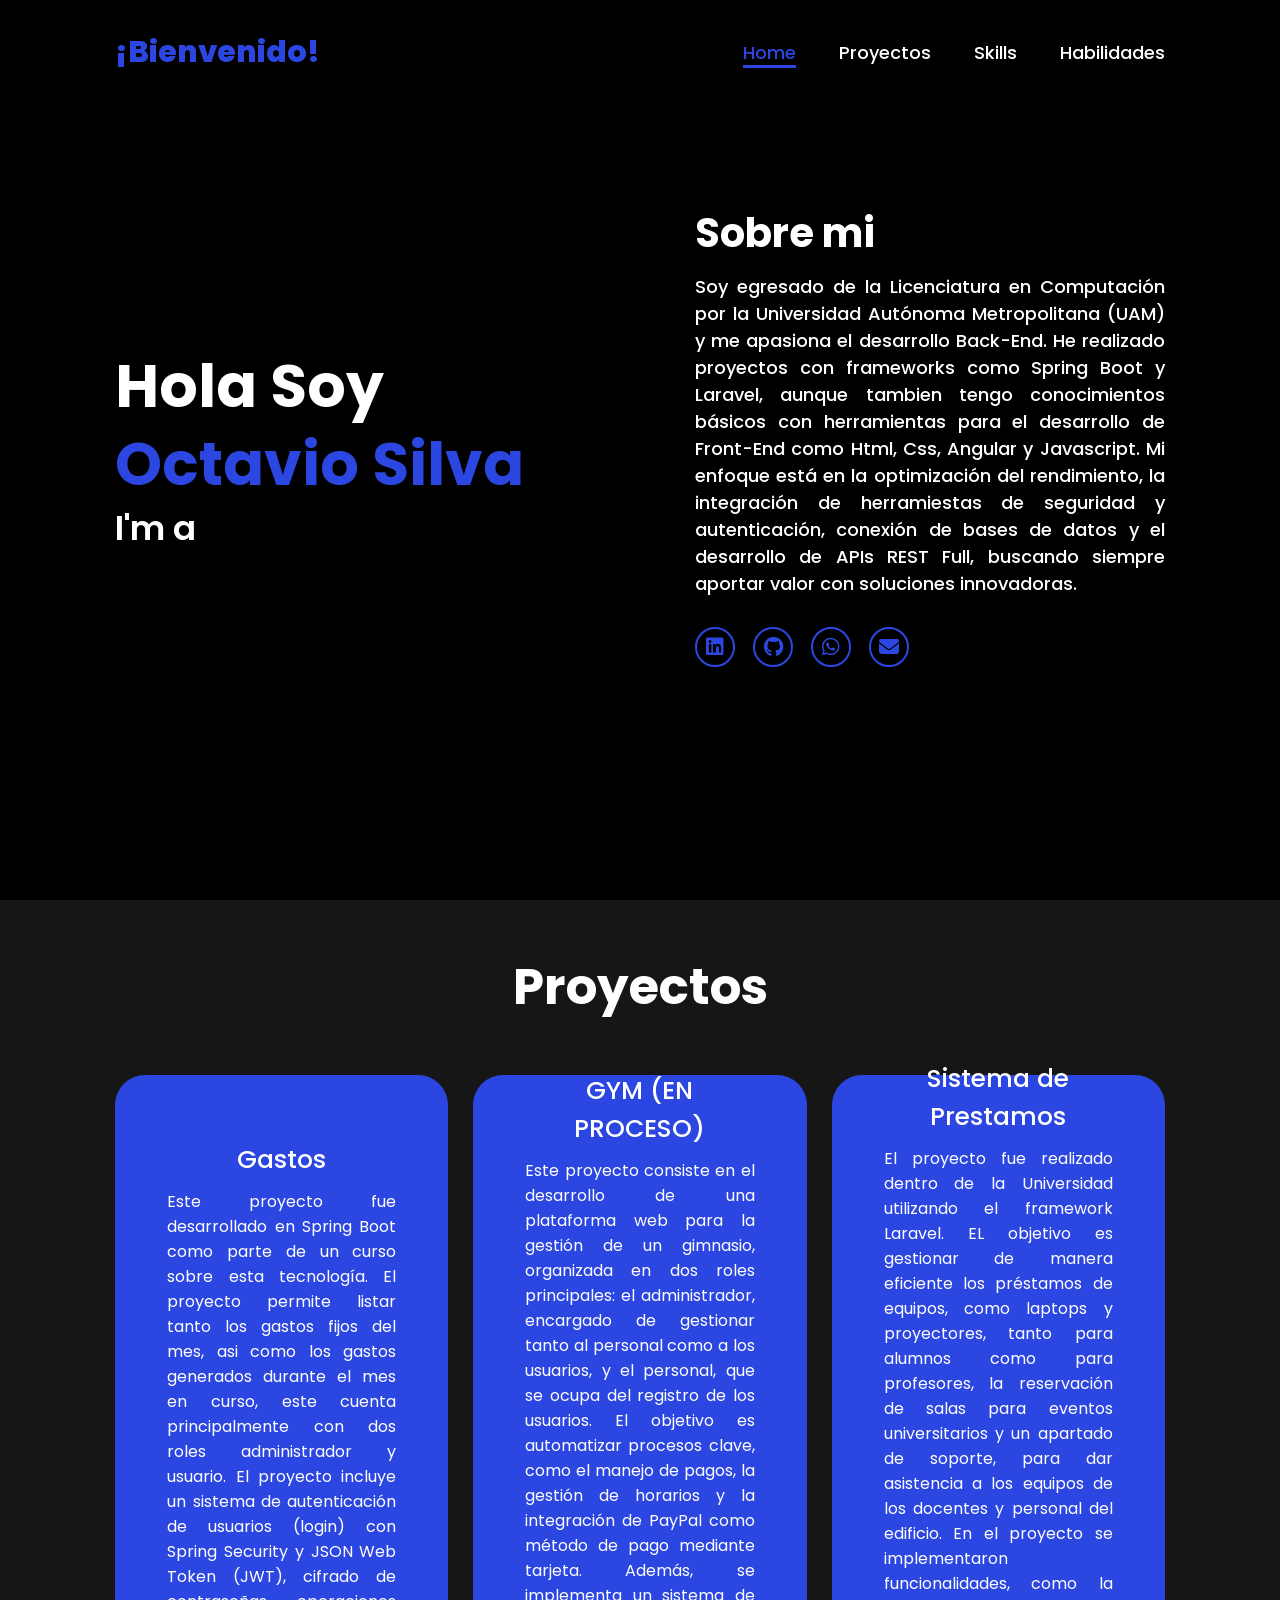
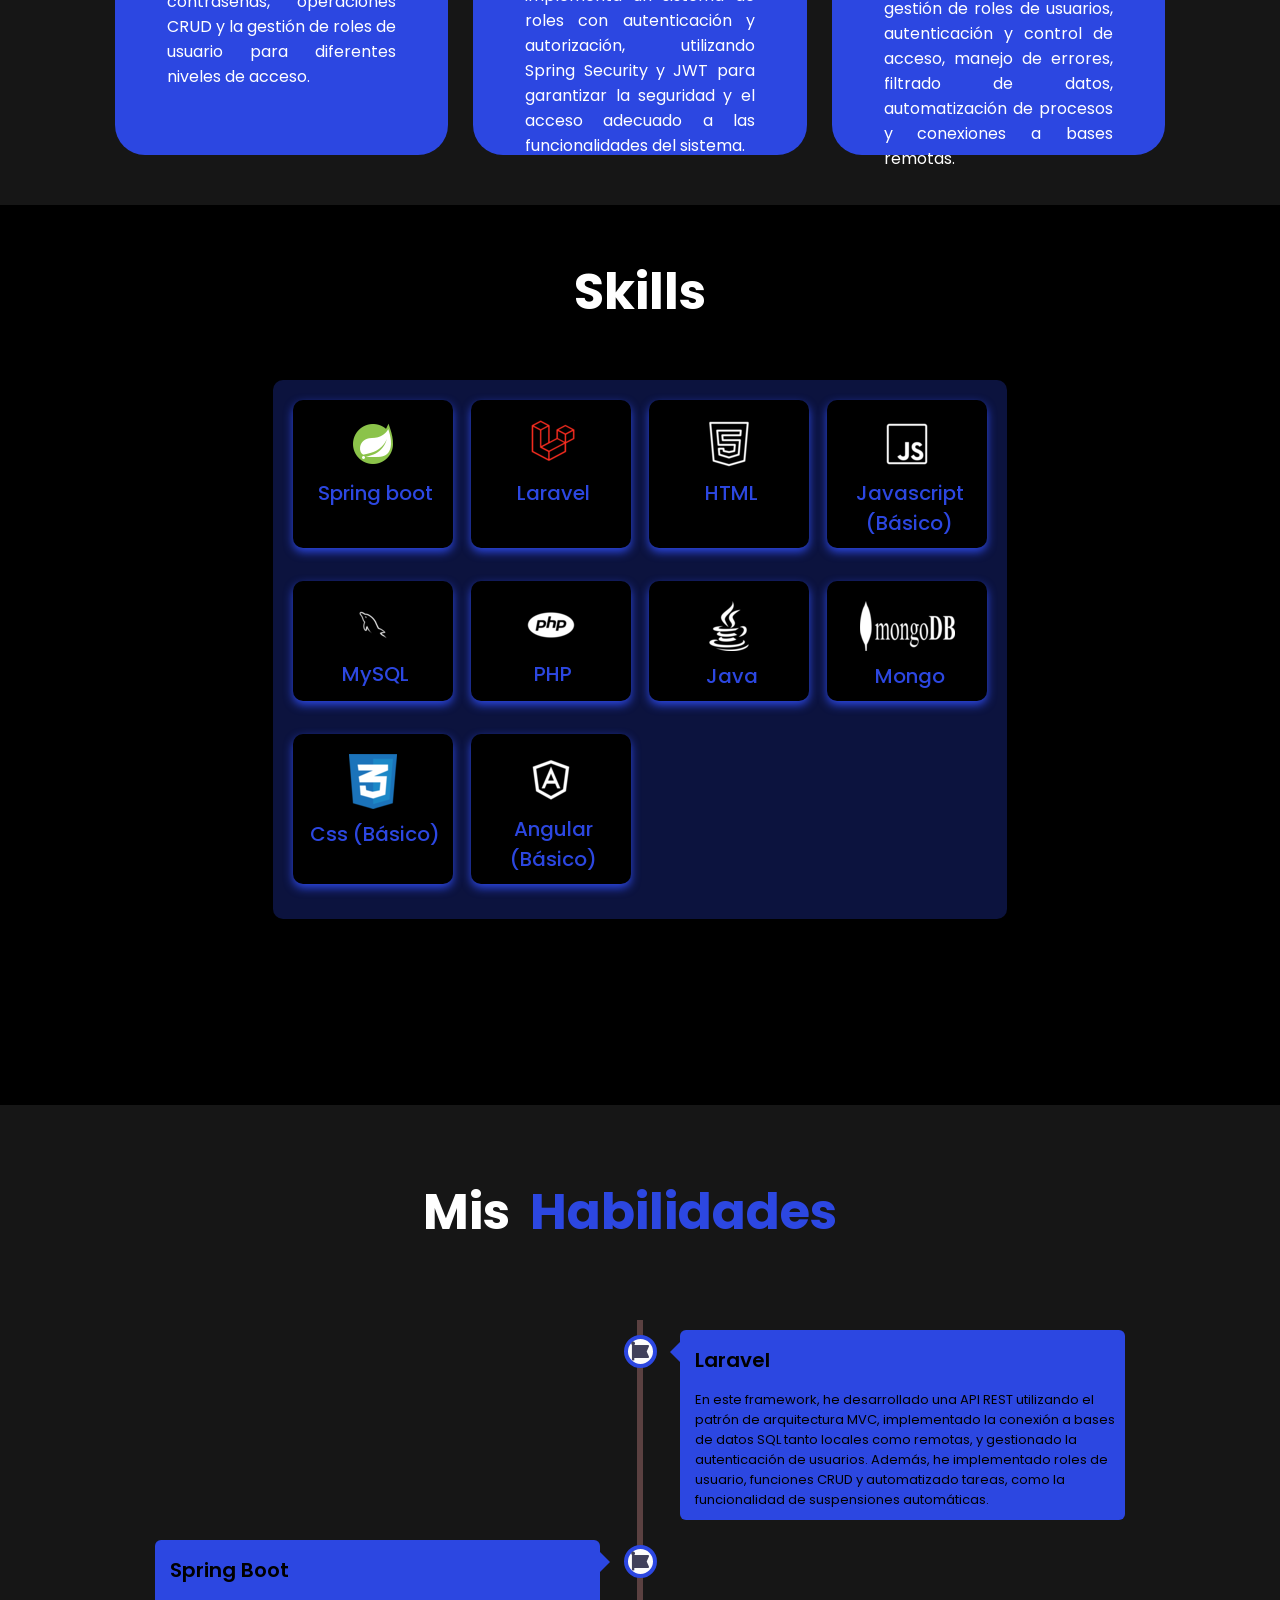
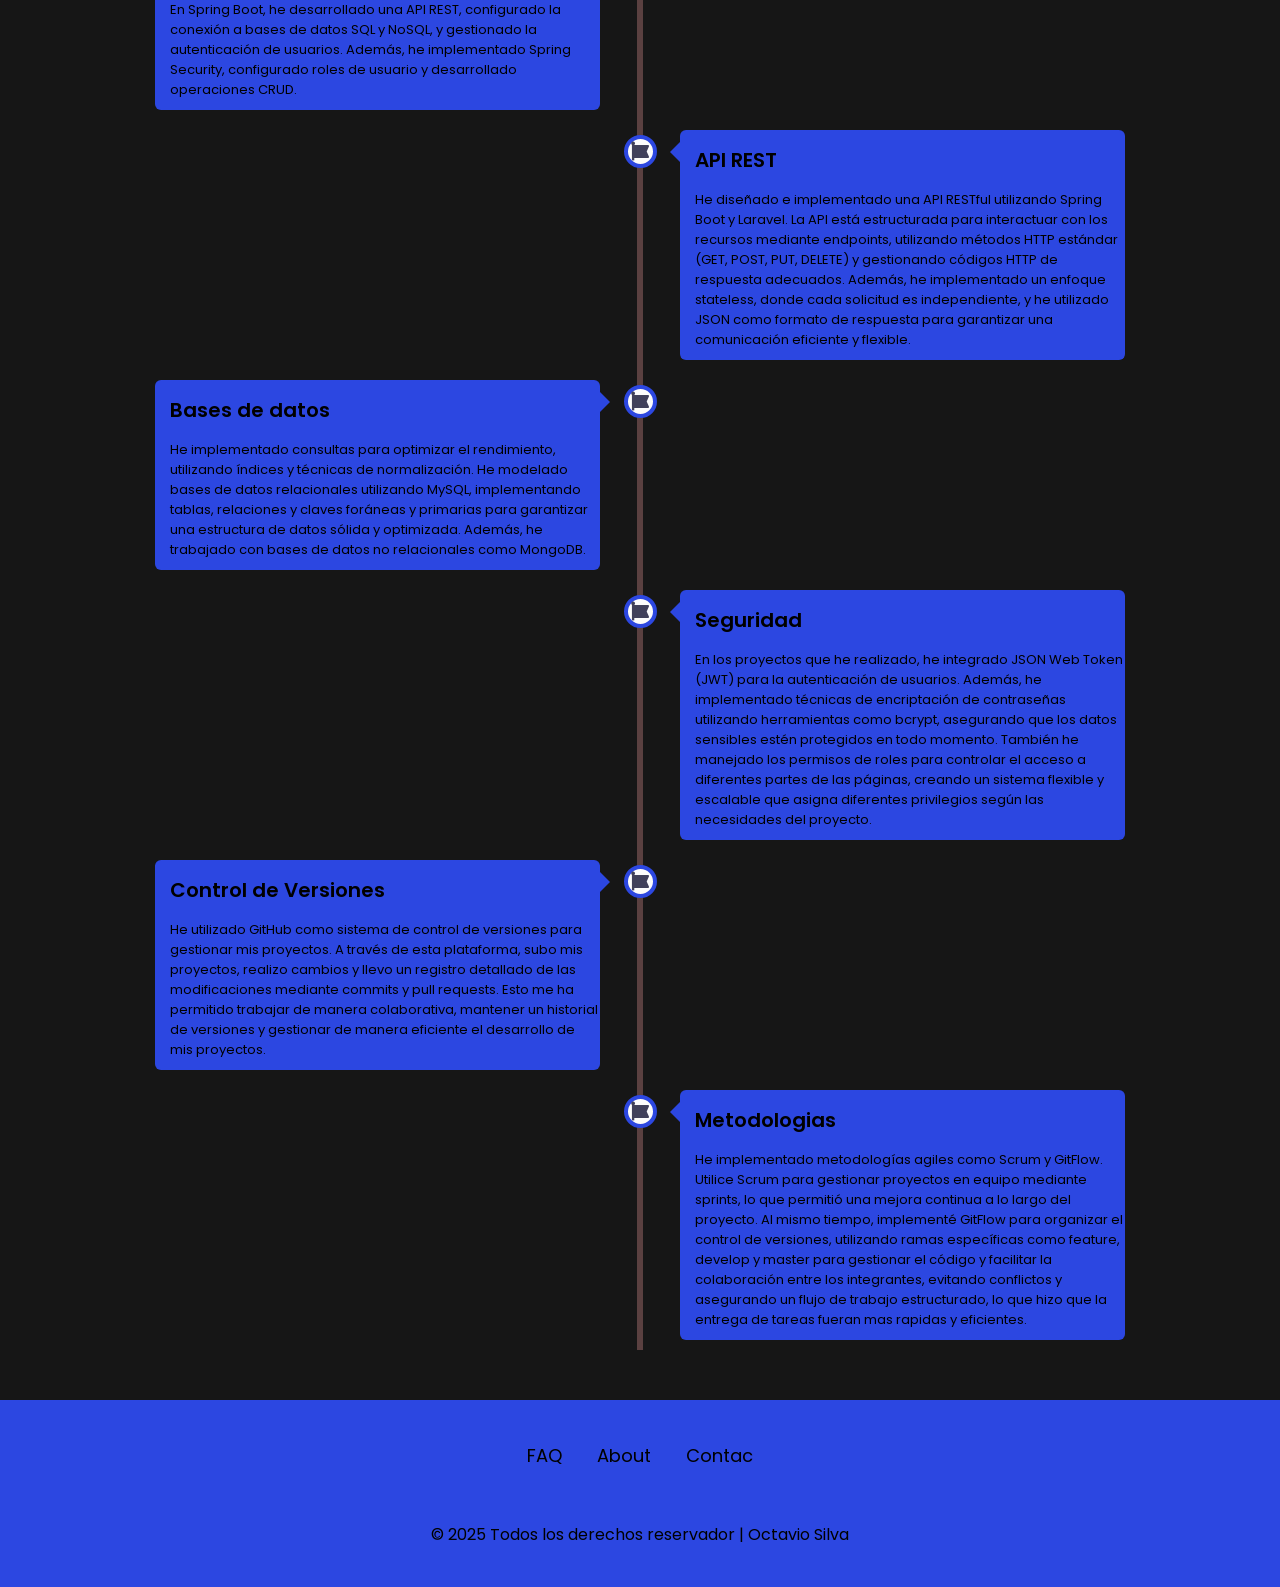
==== commit f4077baa: "Cambios en contenedor proyectos" ====
--- a/index.html
+++ b/index.html
@@ -80,11 +80,12 @@
               <p>
                 Este proyecto fue desarrollado en Spring Boot como parte de un
                 curso sobre esta tecnología. El proyecto permite listar tanto
-                los gastos fijos del mes en curso como los gastos generados
-                durante el mes. El proyecto incluye un sistema de autenticación
-                de usuarios (login) con Spring Security y JSON Web Token (JWT),
-                cifrado de contraseñas y la gestión de roles de usuario para
-                diferentes niveles de acceso.
+                los gastos fijos del mes, asi como los gastos generados durante
+                el mes en curso, este cuenta principalmente con dos roles
+                administrador y usuario. El proyecto incluye un sistema de
+                autenticación de usuarios (login) con Spring Security y JSON Web
+                Token (JWT), cifrado de contraseñas, operaciones CRUD y la
+                gestión de roles de usuario para diferentes niveles de acceso.
               </p>
             </a>
           </div>
@@ -118,12 +119,16 @@
           <div class="service-info">
             <h4>Sistema de Prestamos</h4>
             <p>
-              Este proyecto fue realizado dentro de la Universidad utilizando el
-              Framework Laravel. El propósito del proyecto es gestionar los
-              préstamos de equipos (laptops y proyectores) para alumnos y
-              profesores, la reservación de salas para eventos universitarios, y
-              un apartado de soporte, en el cual se brinda asistencia a los
-              equipos de profesores y personal del edificio.
+              El proyecto fue realizado dentro de la Universidad utilizando el
+              framework Laravel. EL objetivo es gestionar de manera eficiente
+              los préstamos de equipos, como laptops y proyectores, tanto para
+              alumnos como para profesores, la reservación de salas para eventos
+              universitarios y un apartado de soporte, para dar asistencia a los
+              equipos de los docentes y personal del edificio. En el proyecto se
+              implementaron funcionalidades, como la gestión de roles de
+              usuarios, autenticación y control de acceso, manejo de errores,
+              filtrado de datos, automatización de procesos y conexiones a bases
+              remotas.
             </p>
           </div>
         </div>
--- a/css/style.css
+++ b/css/style.css
@@ -340,6 +340,26 @@
 
 }
 
+@media (min-width: 800px) and (max-width: 1460px)  {
+
+  .service-box{
+    height: 680px;
+    border-radius: 3rem;
+    cursor: pointer;
+    transition: 0.3s ease;
+  }
+  
+
+  .service-info h4{
+    margin-top: 16rem;
+    font-size: 2.5rem;
+    font-weight: 500;
+    margin-bottom: 1rem;
+    text-align: center;
+  }
+  
+}
+
 .services{
   background: var(--second-bg-color);
 }
@@ -366,7 +386,6 @@
 
 .service-box{
   background-color: var(--main-color);
-  height: 510px;
   border-radius: 3rem;
   cursor: pointer;
   transition: 0.3s ease;
@@ -383,10 +402,10 @@
   display: flex;
   flex-direction: column;
   text-align: left;
-  max-height: 200px;
   justify-content: center;
   align-items: center;
-  padding: 5em;
+  padding: 5.2em;
+  height: 520px;
 }
 
 .service-box .service-info a {
@@ -410,7 +429,6 @@
   text-align: justify;
   font-size: 1.6rem;
   font-weight: 400;
-  max-height: 100px;
   margin: auto;
 }
 
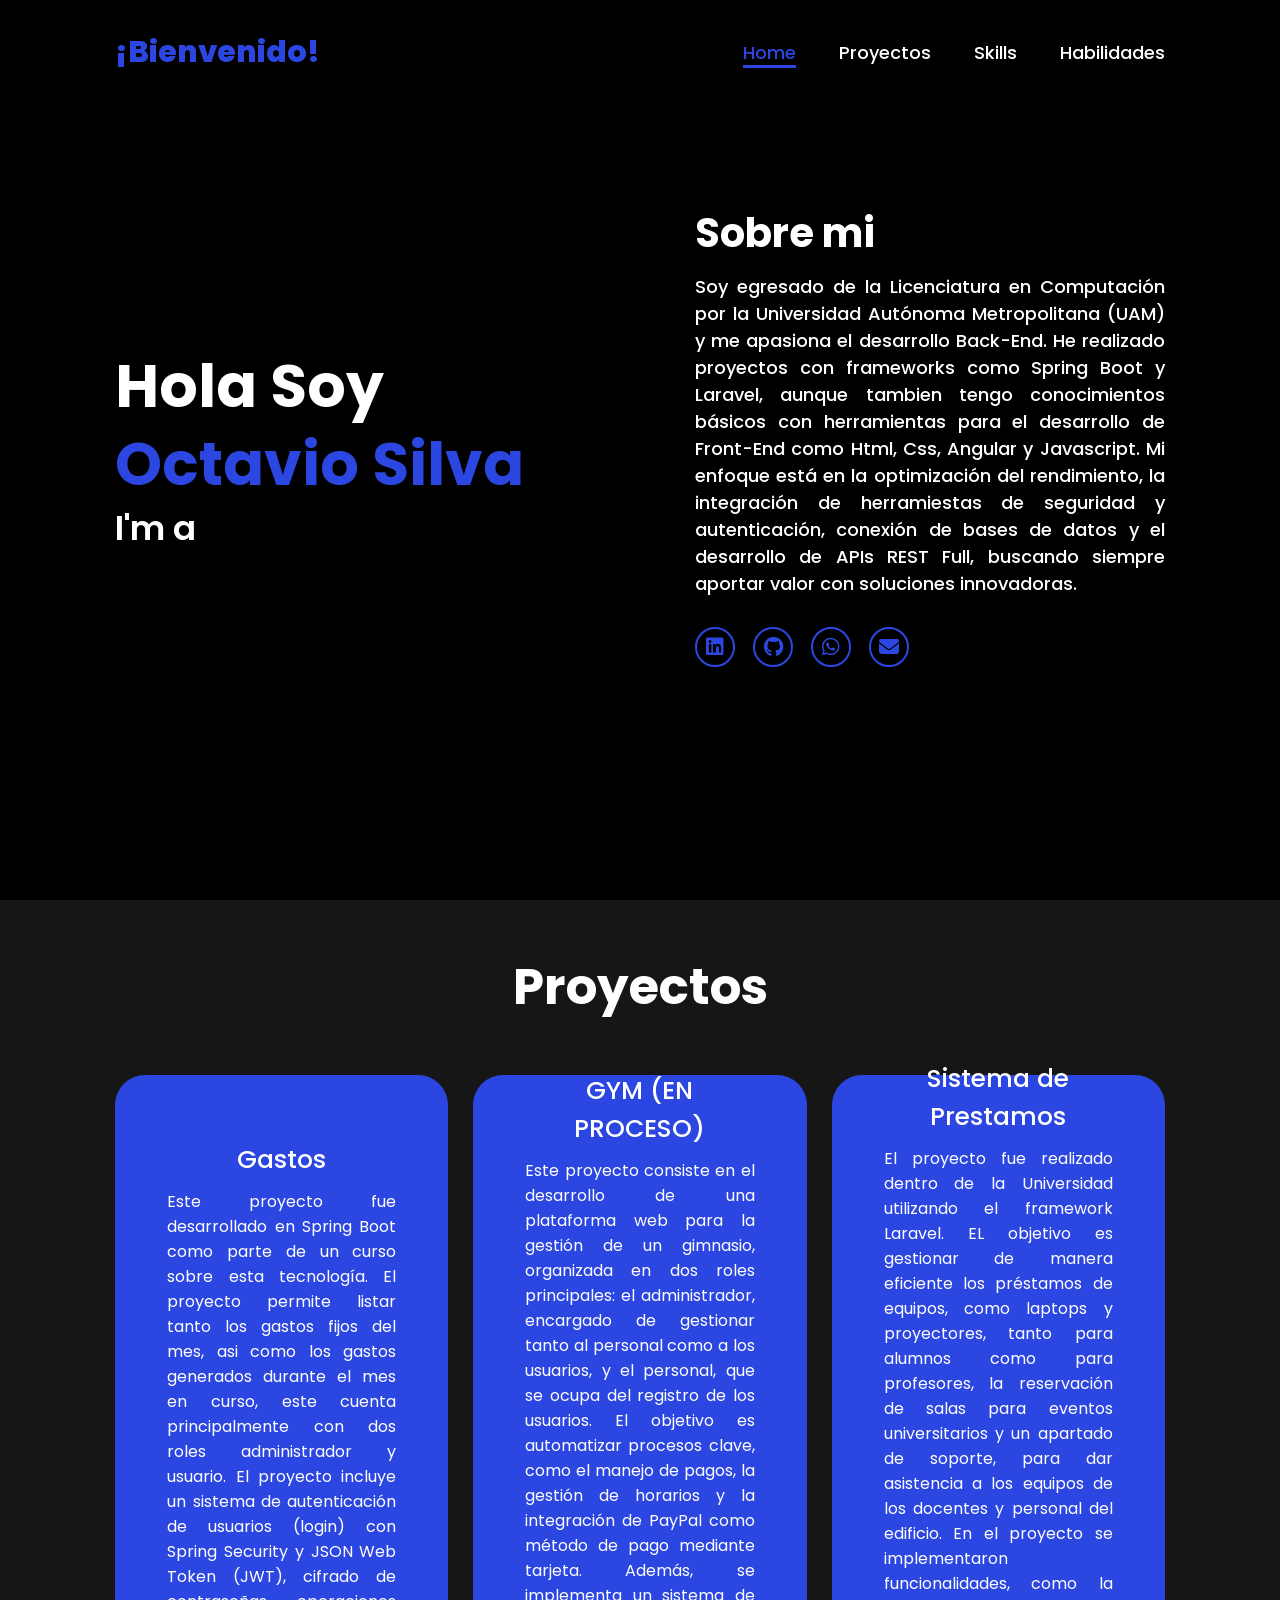
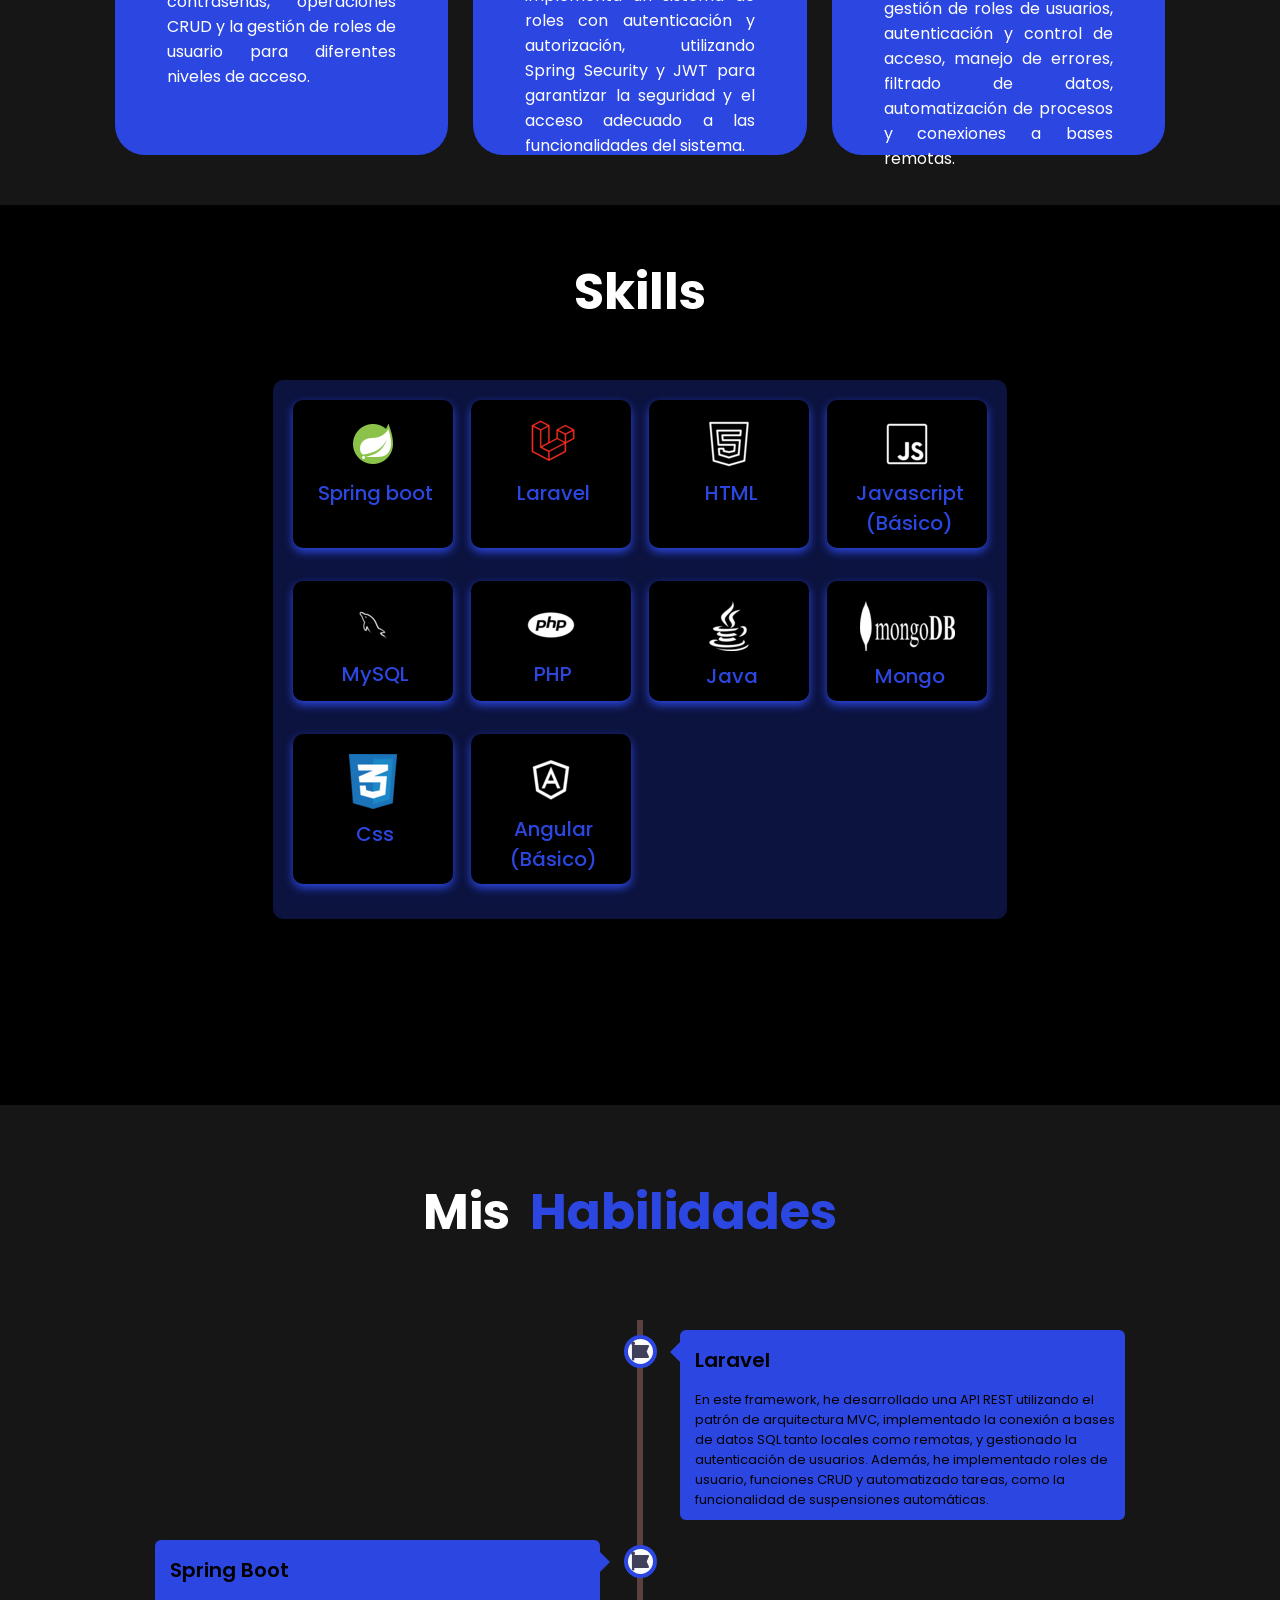
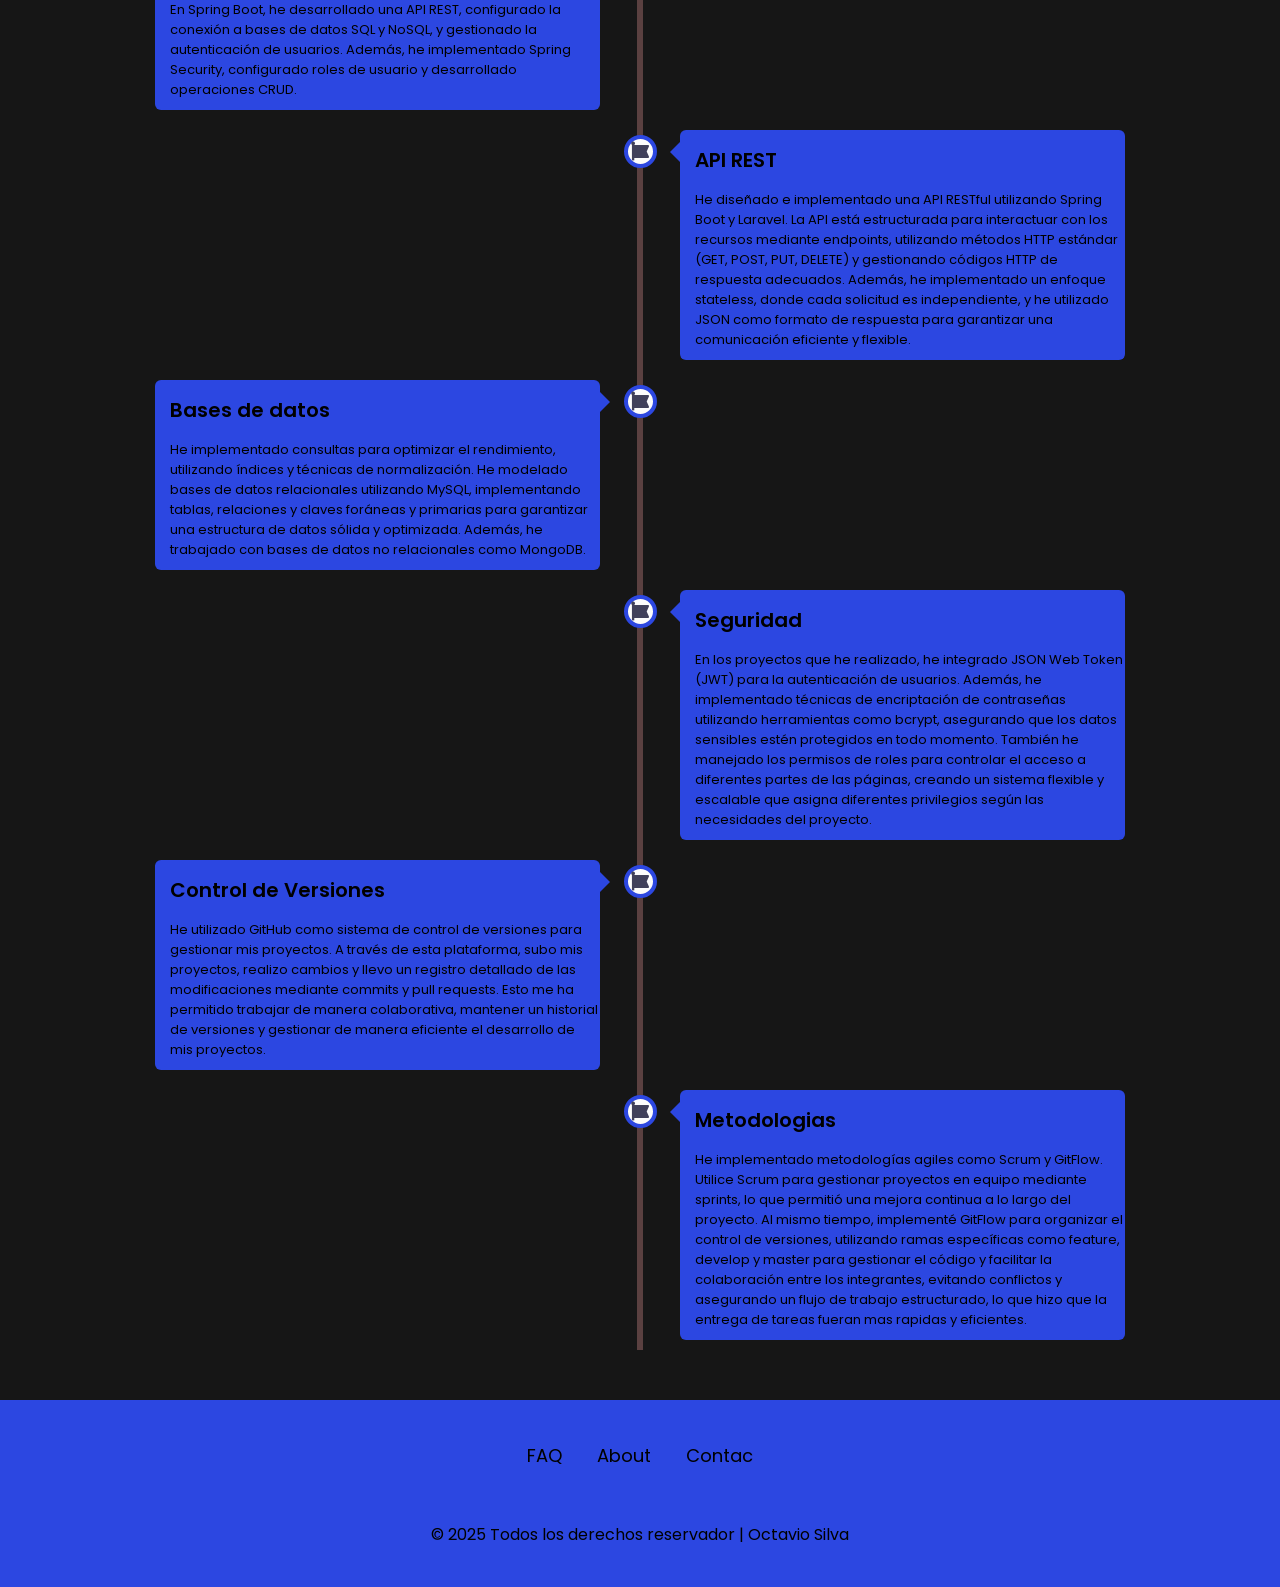
==== commit 2138c2b1: "Cambios de texto" ====
--- a/index.html
+++ b/index.html
@@ -198,7 +198,7 @@
           <div class="bar">
             <div class="info">
               <img src="images/images2/css-3.png" alt="Mongo" />
-              <span>Css (Básico)</span>
+              <span>Css</span>
             </div>
           </div>
 
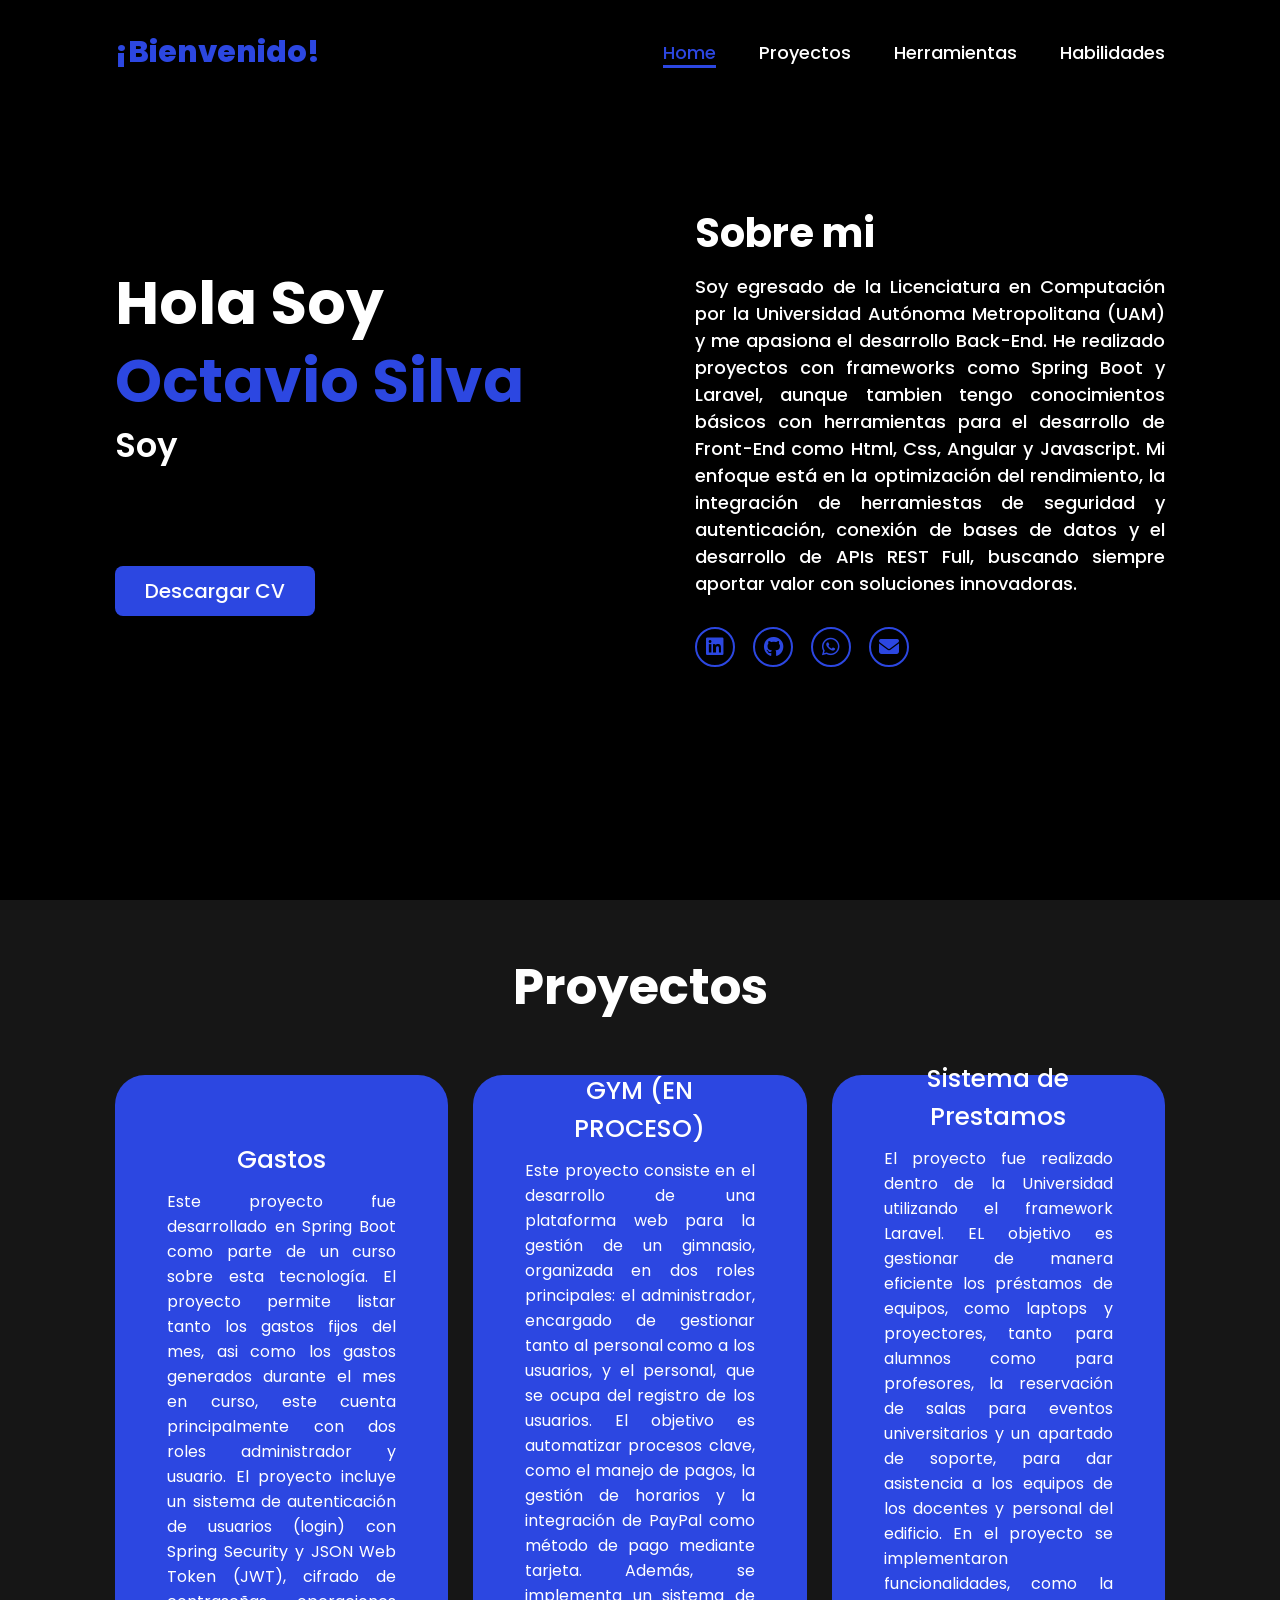
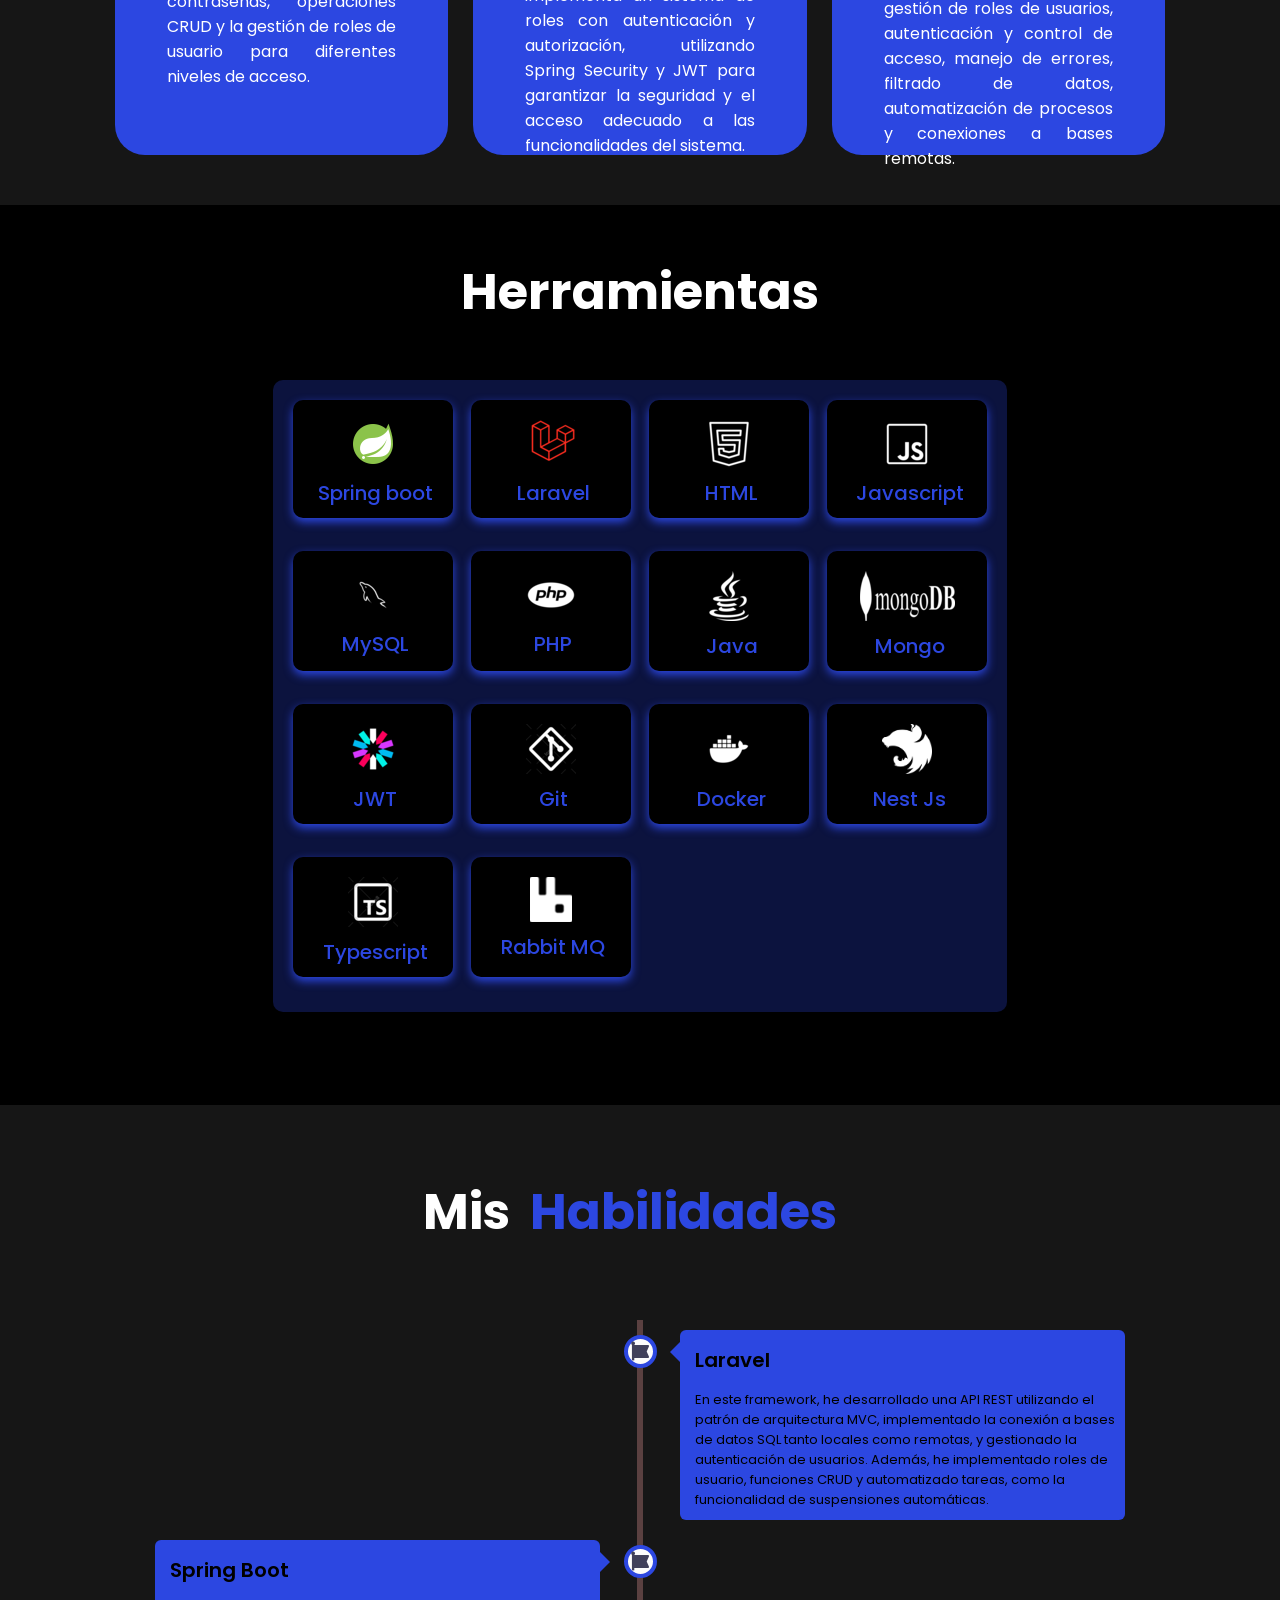
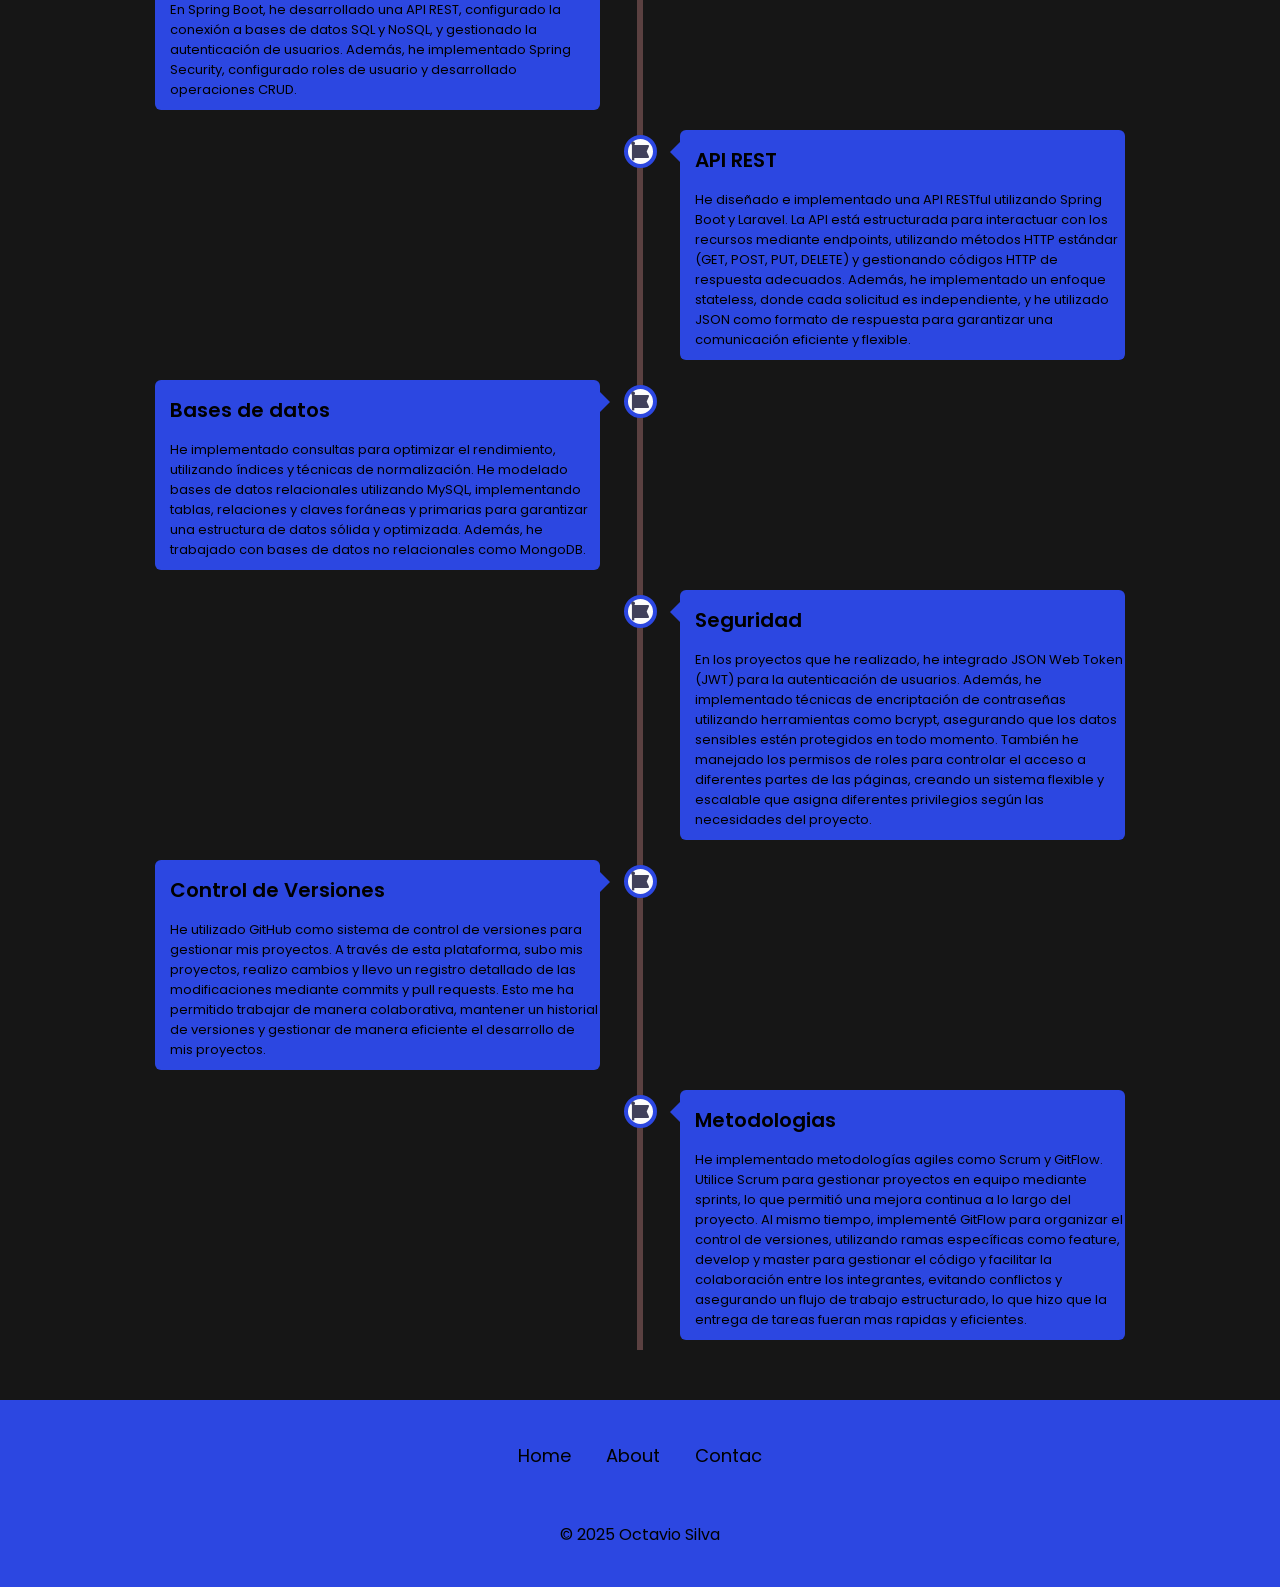
==== commit 85ef622e: "Se agregaron nuevas herramientas y CV" ====
--- a/index.html
+++ b/index.html
@@ -23,7 +23,7 @@
       <nav class="navbar">
         <a href="#home" class="active">Home</a>
         <a href="#proyectos">Proyectos</a>
-        <a href="#skills">Skills</a>
+        <a href="#skills">Herramientas</a>
         <a href="#habilidades">Habilidades</a>
       </nav>
     </header>
@@ -31,7 +31,12 @@
     <section class="home" id="home">
       <div class="home-about">
         <h1>Hola Soy <span>Octavio Silva</span></h1>
-        <h3 class="typing-text">I'm a <span></span></h3>
+        <h3 class="typing-text">Soy <span></span></h3>
+        <div>
+          <a href="cv\CV_Octavio_Silva_Zamora.pdf" target="_blank"
+            >Descargar CV</a
+          >
+        </div>
       </div>
       <div class="home-content">
         <h3>Sobre mi</h3>
@@ -136,7 +141,7 @@
     </section>
 
     <section class="skills" id="skills">
-      <h2 class="heading">Skills</h2>
+      <h2 class="heading">Herramientas</h2>
       <div class="container">
         <div class="row" id="skillsContainer">
           <div class="bar">
@@ -163,7 +168,7 @@
           <div class="bar">
             <div class="info">
               <img src="images/images2/javascript.png" alt="javascript" />
-              <span>Javascript (Básico)</span>
+              <span>Javascript</span>
             </div>
           </div>
 
@@ -197,15 +202,48 @@
 
           <div class="bar">
             <div class="info">
-              <img src="images/images2/css-3.png" alt="Mongo" />
-              <span>Css</span>
-            </div>
-          </div>
-
-          <div class="bar">
-            <div class="info">
-              <img src="images/images2/angularjs.png" alt="Mongo" />
-              <span>Angular (Básico)</span>
+              <img src="images/images2/JWT.png" alt="JWT" />
+              <span>JWT</span>
+            </div>
+          </div>
+
+          <div class="bar">
+            <div class="info">
+              <img src="images/images2/Git.png" alt="Git" />
+              <span>Git</span>
+            </div>
+          </div>
+
+          <div class="bar">
+            <div class="info">
+              <img src="images/images2/Docker.png" alt="Docker" />
+              <span>Docker</span>
+            </div>
+          </div>
+
+          <div class="bar">
+            <div class="info">
+              <img
+                src="images/images2/NestJs.webp"
+                alt="Nest Js"
+                width="50px"
+                height="50px"
+              />
+              <span>Nest Js</span>
+            </div>
+          </div>
+
+          <div class="bar">
+            <div class="info">
+              <img src="images/images2/Typescript.png" alt="Typescript" />
+              <span>Typescript</span>
+            </div>
+          </div>
+
+          <div class="bar">
+            <div class="info">
+              <img src="images/images2/RabbitMQ.png" alt="Rabbit MQ" />
+              <span>Rabbit MQ</span>
             </div>
           </div>
         </div>
@@ -352,13 +390,11 @@
 
     <footer class="footer">
       <ul class="list">
-        <li><a href="#">FAQ</a></li>
+        <li><a href="#">Home</a></li>
         <li><a href="#">About</a></li>
         <li><a href="#">Contac</a></li>
       </ul>
-      <p class="copyright">
-        &#169; 2025 Todos los derechos reservador | Octavio Silva
-      </p>
+      <p class="copyright">&#169; 2025 Octavio Silva</p>
     </footer>
   </body>
 </html>
--- a/css/style.css
+++ b/css/style.css
@@ -145,6 +145,31 @@
 .home-about h1{
   width: 50rem;
 }
+
+
+.home-about div {
+  display: flex;
+  justify-content:left;
+  align-items: flex-end; 
+  width: 100%;
+}
+
+.home-about a{
+  display: flex;
+  width: 40%;
+  justify-content: center; 
+  font-size: 2rem;
+  margin-bottom: 2rem;
+  margin-top: 9.5rem;
+  font-weight: 500;
+  color: white;
+  background-color:#2c47e1;
+  border-radius: 8px; 
+  padding: 1rem 2rem;    
+  text-decoration: none;  
+}
+
+
 
 .home .home-content h1{
     font-size: 6rem;
@@ -219,27 +244,7 @@
     box-shadow: 0 0 25px var(--main-color);
 }
 
-/*.btn{
-    display: inline-block;
-    padding: 1rem 2.8rem;
-    background: var(--bg-color);
-    border-radius: 4rem;
-    font-size: 1.6rem;
-    color: var(--main-color);
-    border: 2px solid var(--main-color);
-    letter-spacing: 0.1rem;
-    font-weight: 600;
-    transition: 0.3s ease;
-    cursor: pointer;
-}
-*/
-/*.btn:hover{
-    transform: scale(1.03);
-    background-color: var(--main-color);
-    color: var(--text-color);  /* black
-    box-shadow: 0 0 25px var(--main-color);
-}*/
-
+ 
 .typing-text{
  font-size: 34px;
  font-weight: 600;
@@ -281,7 +286,7 @@
         content: 'Software Developer';
     }
     67%, 100%{  /* 67-100*/
-        content: 'Back-End Developer';
+        content: 'BackEnd Developer';
       }
 }
 
@@ -318,6 +323,21 @@
     font-size: 2.7rem;
     margin-top: 2rem;
     margin-left: 8.2rem;
+  }
+
+   .home-about  div{
+    align-items: center;
+    justify-content: center;
+  }
+
+  .home-about div a{
+  font-size: 2.3rem;
+  width: 45%;
+  font-weight: 500;
+  color: white;
+  background-color:#2c47e1;
+  border-radius: 20px; 
+  padding: 1rem 2rem;  
   }
 
   .home{
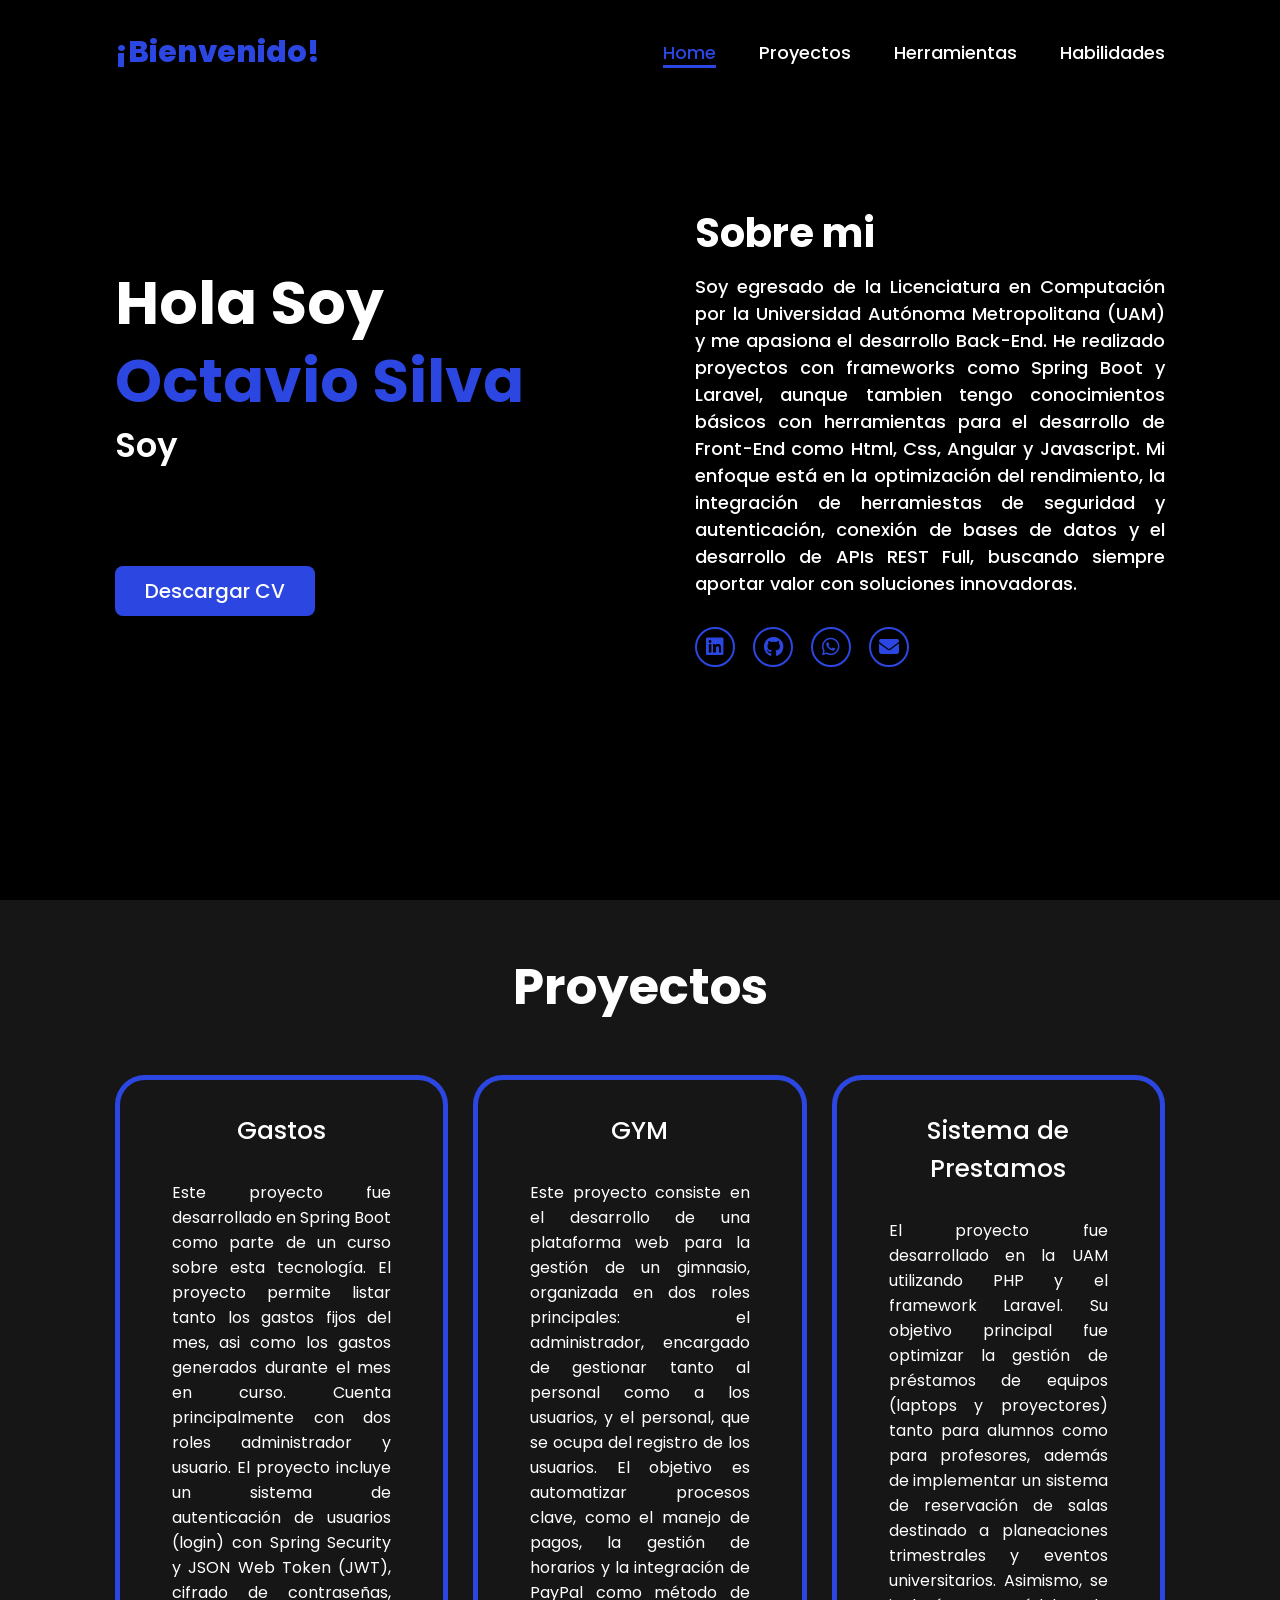
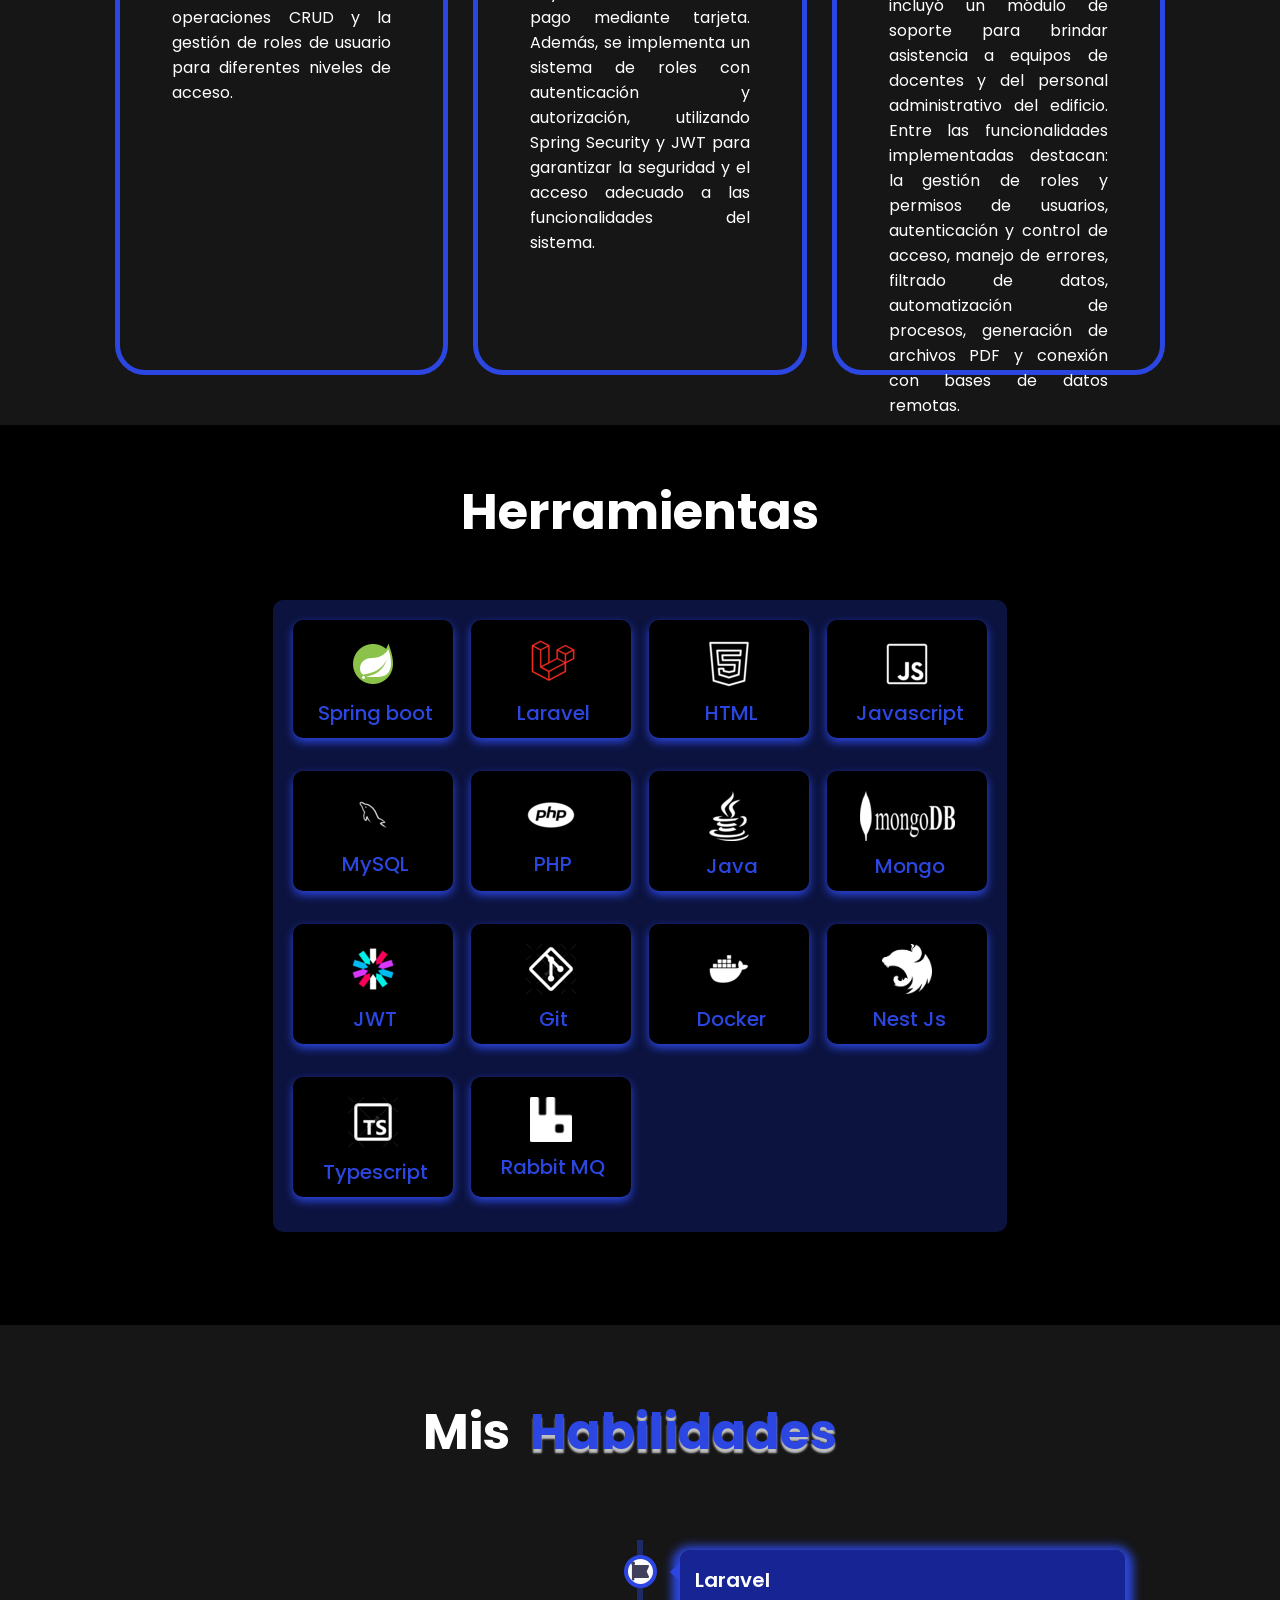
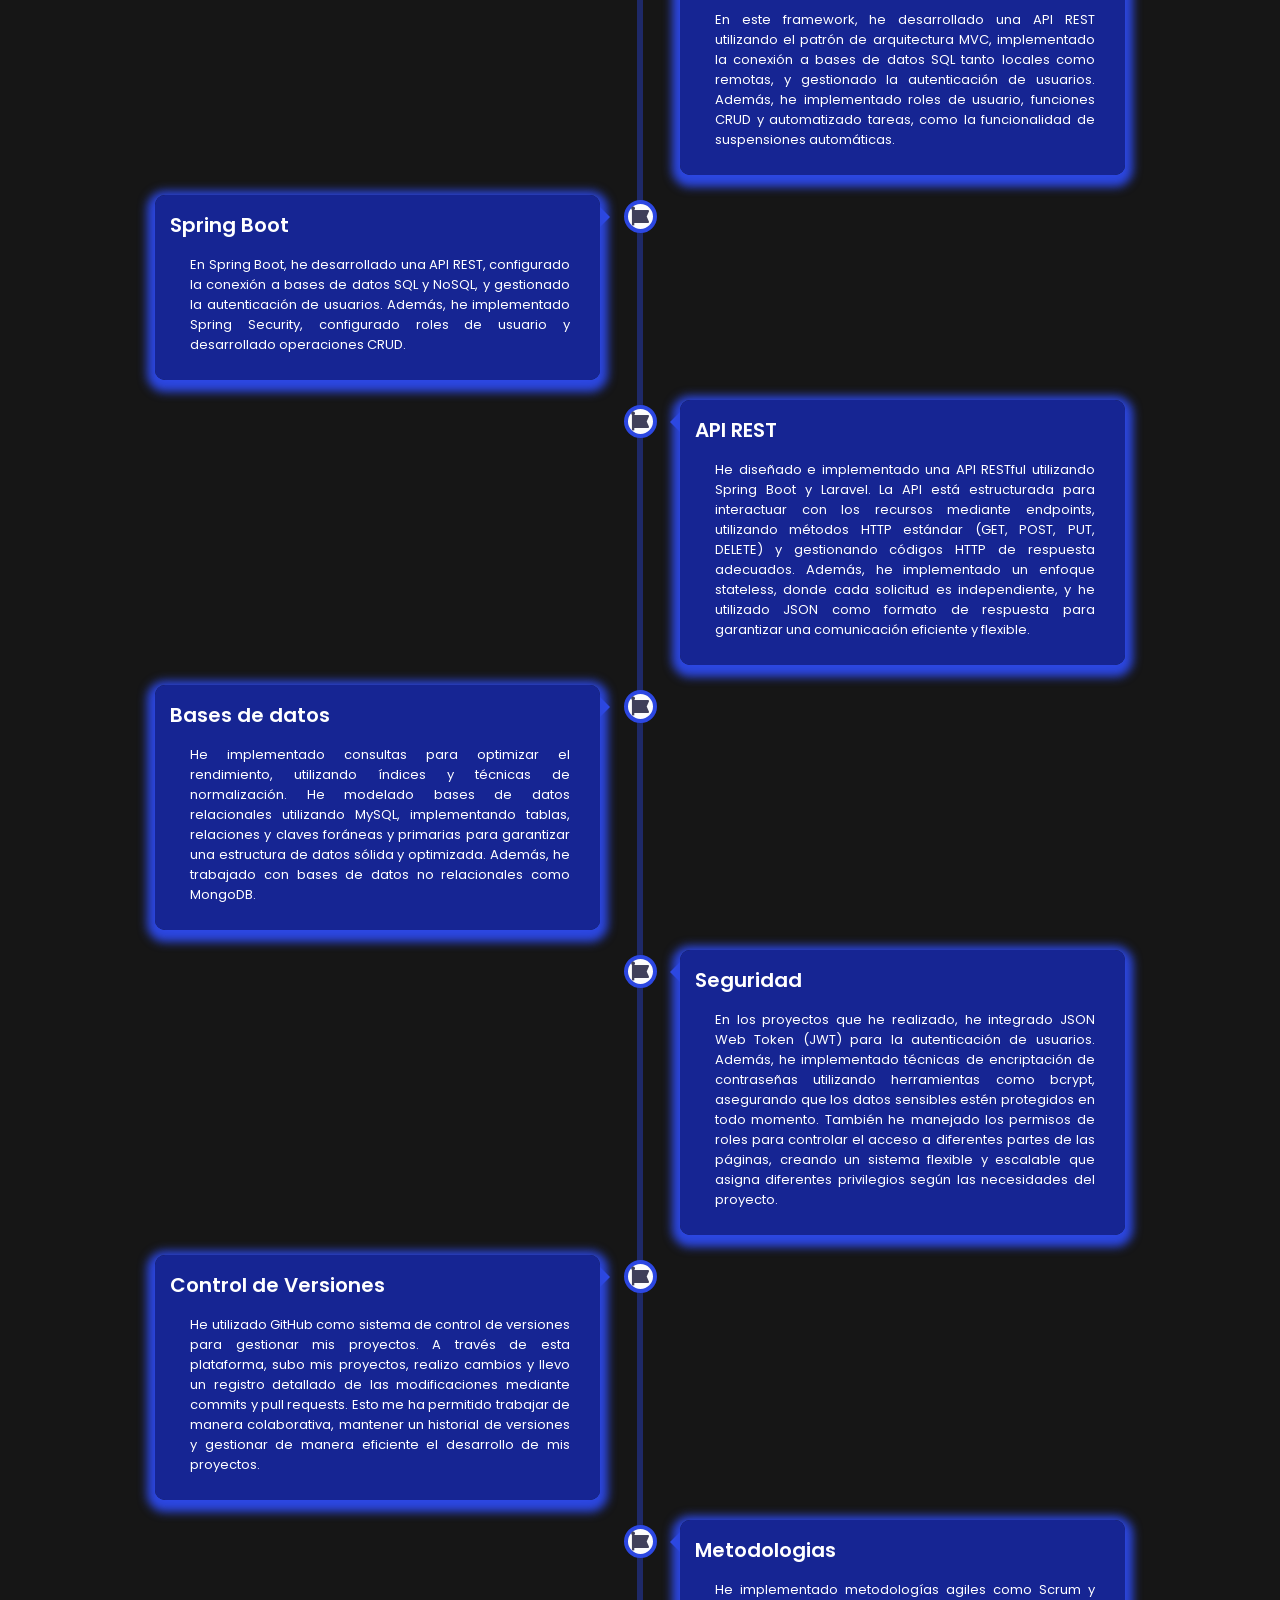
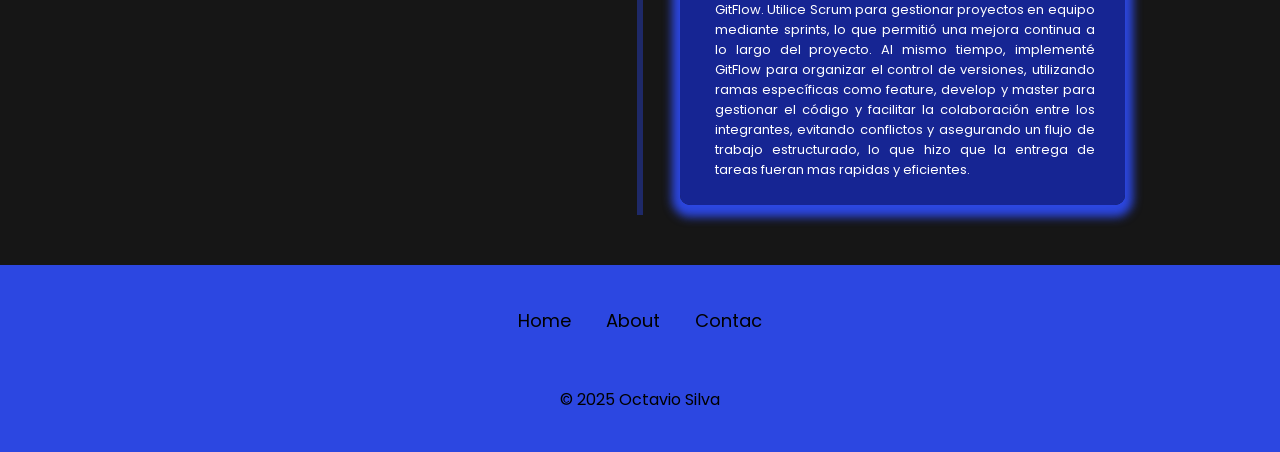
==== commit a5f5bdb7: "Cambios en diseño responsive y cambios de colores" ====
--- a/index.html
+++ b/index.html
@@ -33,9 +33,7 @@
         <h1>Hola Soy <span>Octavio Silva</span></h1>
         <h3 class="typing-text">Soy <span></span></h3>
         <div>
-          <a href="cv\CV_Octavio_Silva_Zamora.pdf" target="_blank"
-            >Descargar CV</a
-          >
+          <a href="CV_Octavio_Silva.pdf" target="_blank">Descargar CV</a>
         </div>
       </div>
       <div class="home-content">
@@ -86,7 +84,7 @@
                 Este proyecto fue desarrollado en Spring Boot como parte de un
                 curso sobre esta tecnología. El proyecto permite listar tanto
                 los gastos fijos del mes, asi como los gastos generados durante
-                el mes en curso, este cuenta principalmente con dos roles
+                el mes en curso. Cuenta principalmente con dos roles
                 administrador y usuario. El proyecto incluye un sistema de
                 autenticación de usuarios (login) con Spring Security y JSON Web
                 Token (JWT), cifrado de contraseñas, operaciones CRUD y la
@@ -102,7 +100,7 @@
               href="https://github.com/OctavioSilvaZ/Proyecto-GYM/tree/develop"
               target="_blank"
             >
-              <h4>GYM (EN PROCESO)</h4>
+              <h4>GYM</h4>
               <p>
                 Este proyecto consiste en el desarrollo de una plataforma web
                 para la gestión de un gimnasio, organizada en dos roles
@@ -124,16 +122,18 @@
           <div class="service-info">
             <h4>Sistema de Prestamos</h4>
             <p>
-              El proyecto fue realizado dentro de la Universidad utilizando el
-              framework Laravel. EL objetivo es gestionar de manera eficiente
-              los préstamos de equipos, como laptops y proyectores, tanto para
-              alumnos como para profesores, la reservación de salas para eventos
-              universitarios y un apartado de soporte, para dar asistencia a los
-              equipos de los docentes y personal del edificio. En el proyecto se
-              implementaron funcionalidades, como la gestión de roles de
+              El proyecto fue desarrollado en la UAM utilizando PHP y el
+              framework Laravel. Su objetivo principal fue optimizar la gestión
+              de préstamos de equipos (laptops y proyectores) tanto para alumnos
+              como para profesores, además de implementar un sistema de
+              reservación de salas destinado a planeaciones trimestrales y
+              eventos universitarios. Asimismo, se incluyó un módulo de soporte
+              para brindar asistencia a equipos de docentes y del personal
+              administrativo del edificio. Entre las funcionalidades
+              implementadas destacan: la gestión de roles y permisos de
               usuarios, autenticación y control de acceso, manejo de errores,
-              filtrado de datos, automatización de procesos y conexiones a bases
-              remotas.
+              filtrado de datos, automatización de procesos, generación de
+              archivos PDF y conexión con bases de datos remotas.
             </p>
           </div>
         </div>
--- a/css/style.css
+++ b/css/style.css
@@ -200,28 +200,6 @@
   line-height: 1.3;
 }
 
-
-
-
-/*.home-img{
-    border-radius: 50%;
-}
-
-.home-img img{
-    position: relative;
-    width: 32vw;
-    border-radius: 50%;
-    box-shadow: 0 0 25px var(--main-color);
-    cursor: pointer;
-}
-
-.home-img img:hover{
-    transform: scale(1.01);
-    filter: drop-shadow(0 0 25px var(--main-color));
-}*/
-
-
-
 .social-icon a{
     display:inline-flex;
     justify-content: center;
@@ -279,13 +257,13 @@
 }
 
 @keyframes words{
-    0%, 33%{  /* 0 -33*/
+    0%, 33%{  
         content: 'Web Developer';
     }
-    34%, 66%{  /* 34 - 66*/
+    34%, 66%{  
         content: 'Software Developer';
     }
-    67%, 100%{  /* 67-100*/
+    67%, 100%{  
         content: 'BackEnd Developer';
       }
 }
@@ -363,7 +341,7 @@
 @media (min-width: 800px) and (max-width: 1460px)  {
 
   .service-box{
-    height: 680px;
+    height: 90rem;
     border-radius: 3rem;
     cursor: pointer;
     transition: 0.3s ease;
@@ -371,22 +349,20 @@
   
 
   .service-info h4{
-    margin-top: 16rem;
+    margin-top: -2rem;
     font-size: 2.5rem;
     font-weight: 500;
     margin-bottom: 1rem;
     text-align: center;
   }
+
   
-}
-
-.services{
-  background: var(--second-bg-color);
+  
 }
 
 .heading{
   display: flex;
-  margin-bottom: 50px;
+  margin-bottom: 5rem;
   font-size: 5rem;
   justify-content: center;
   align-items: center;
@@ -394,38 +370,47 @@
 
 .heading span{
   align-items: center;
-  margin: 20px;
-}
+  margin: 20px ;
+  text-shadow: 0 4px 2px rgba(255, 255, 255, 0.726);
+}
+
+
+
+.services{
+  background: var(--second-bg-color);
+}
+
 
 .services-container{
   display: grid;
+  height: 100%;
+  width: 100%;
   grid-template-columns: repeat(3, 1fr);
   align-items: center;
   gap: 2.5rem;
 }
 
 .service-box{
-  background-color: var(--main-color);
   border-radius: 3rem;
   cursor: pointer;
+  border: 5px solid var(--main-color);
   transition: 0.3s ease;
 }
 
 .service-box:hover{
   background: transparent;
-  color: var(--text-color); /* main-color */
+  color: var(--text-color);
   transform: scale(1.03);
-  border: 1px solid var(--main-color);
+  border: 5px solid white;
+  box-shadow:0 1px 10px 1px white;
 }
 
 .service-box .service-info{
-  display: flex;
   flex-direction: column;
-  text-align: left;
   justify-content: center;
   align-items: center;
   padding: 5.2em;
-  height: 520px;
+  height: 70rem;
 }
 
 .service-box .service-info a {
@@ -441,7 +426,7 @@
 .service-info h4{
   font-size: 2.5rem;
   font-weight: 500;
-  margin-bottom: 1rem;
+  margin-bottom: 3rem;
   text-align: center;
 }
 
@@ -465,12 +450,25 @@
 
 @media (max-width:895px){
   .services h2{
-    margin-bottom: 3rem;
+    margin-top: -5rem;
   }
 
   .services-container{
     grid-template-columns: repeat(1,1fr);
   }
+
+  .service-box{
+  border-radius: 3rem;
+  cursor: pointer;
+  border: 5px solid var(--main-color);
+  transition: 0.3s ease;
+  height: 80rem;
+}
+
+.heading{
+  margin-top: -5rem;
+}
+  
 }
 
 /* Skills Section #e1362c*/
@@ -561,7 +559,7 @@
   content: '';
   position: absolute;
   width: 6px;
-  background: rgb(90,64,64);
+  background: #2c47e167;
   top: 0;
   bottom: 0;
   left: 50%;
@@ -635,9 +633,10 @@
 }
 
 .education .content{
-  background: var(--main-color);
+  background-color: #1728a7dc;
+  box-shadow:0 4px 10px 8px var(--main-color);
   position: relative;
-  border-radius: 6px;
+  border-radius: 10px;
 }
 
 .education .content .tag{
@@ -655,15 +654,16 @@
 .education .content .tag h2{
   font-size: 2rem;
   font-weight: 600;
-  color: black;
+  color: rgb(255, 255, 255);
 
 }
 
 .education .content .decs p{
-  margin-top: 15px;
+  margin: 15px 30px 15px 20px;
   font-size: 1.3rem;
   font-weight: 5000 ;
-  color: black;
+  text-align: justify;
+  color: rgb(255, 255, 255);
 }
 
 
@@ -671,8 +671,13 @@
   .education .timeline{
     margin-top: 2rem;
   }
-
-  .education .timeline::after{
+  
+  .education .heading {
+    font-size: 4.1rem;
+    margin-left: 2rem;
+  }
+
+    .education .timeline::after{
     left: 31px;
   }
 
